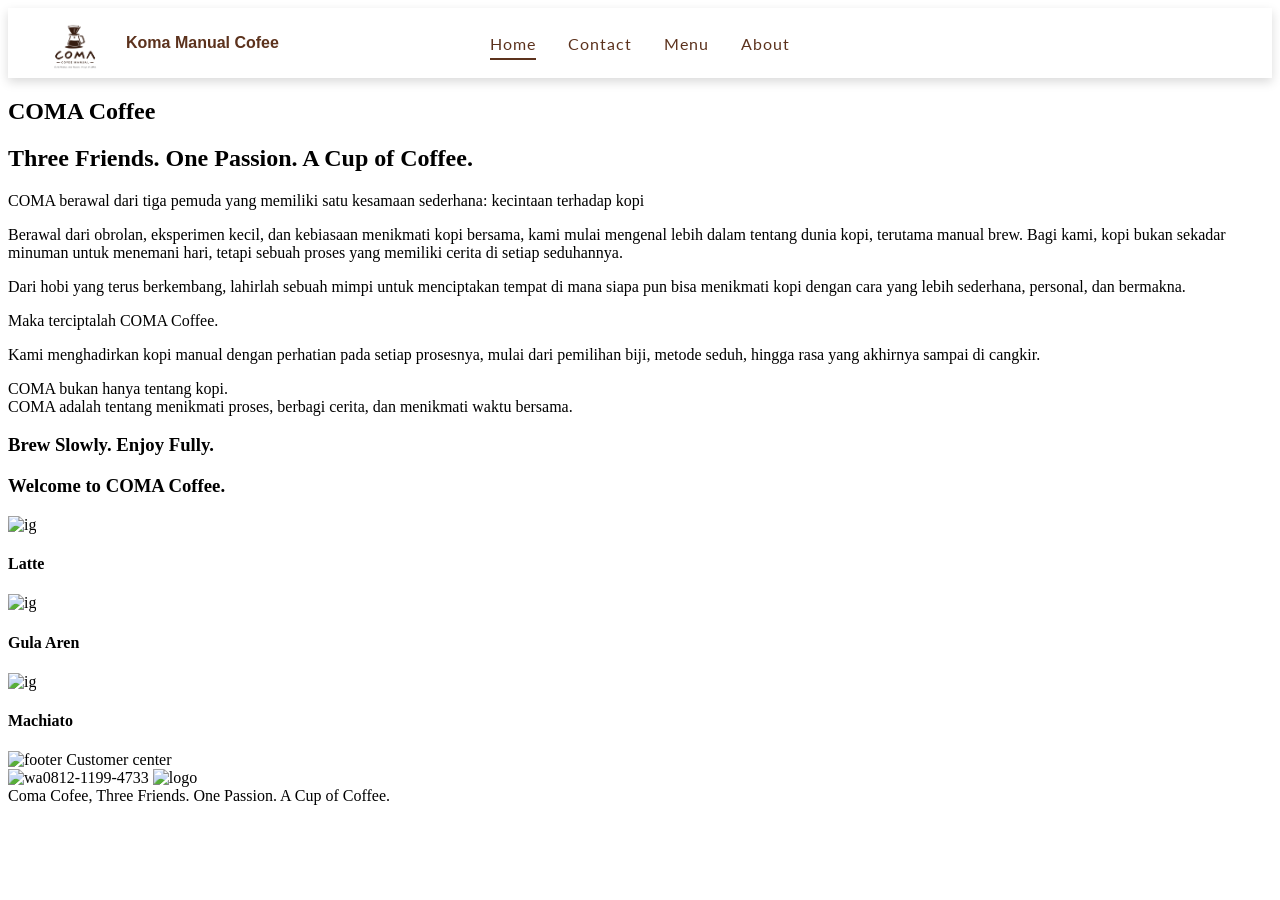
==== index.html @ 0973f8c6 "replace" ====
<!DOCTYPE html>
<html lang="en">
<head>
    <meta charset="UTF-8">
    <meta name="viewport" content="width=device-width, initial-scale=1.0">
    <title>Coma Cofee manual</title>
    <!-- Font -->
    <link rel="preconnect" href="https://fonts.googleapis.com">
    <link rel="preconnect" href="https://fonts.gstatic.com" crossorigin>
    <link href="https://fonts.googleapis.com/css2?family=Poppins:wght@400;500;600;700&display=swap" rel="stylesheet">
    <link href="https://fonts.googleapis.com/css2?family=Lato:wght@300;400;700&family=Poppins:wght@400;500;600;700&display=swap" rel="stylesheet">
    <link rel="stylesheet" href="style.css">

<!-- Nav bar -->
    <nav class="navbar"">
    <div class="container">
    <a class="pria">
    <img src="img/coma.png" alt="logo1">
    <p class="koma">Koma Manual Cofee</p>
    </a>
    <button class="humberger" id="humberger">
        <span></span>
        <span></span>
        <span></span>
    </button>
    <div class="navlink" id="navlink">
    <a href="index.html" class="active">Home</a>
    <a href="contact.html">Contact</a> 
    <a href="menu.html">Menu</a>
    <a href="about.html">About</a>
    </div>
    <script>
        const humberger = document.getElementById("humberger");
        const navlink = document.getElementById("navlink");

        humberger.addEventListener("click", () => {
            navlink.classList.toggle("show");
            humberger.classList.toggle("active");
        });
    </script>
    </div>
    </nav>
</head>
<body>
    <!--Story -->
    <section class="story">
        <h1>COMA Coffee</h1>
        <h2>Three Friends. One Passion. A Cup of Coffee.</h2>
        <p>COMA berawal dari tiga pemuda yang memiliki satu kesamaan sederhana: kecintaan terhadap kopi</p>
        <p>Berawal dari obrolan, eksperimen kecil, dan kebiasaan menikmati kopi bersama, kami mulai mengenal lebih dalam tentang dunia kopi, 
        terutama manual brew. Bagi kami, kopi bukan sekadar minuman untuk menemani hari, 
        tetapi sebuah proses yang memiliki cerita di setiap seduhannya.</p>
        <p>Dari hobi yang terus berkembang, lahirlah sebuah mimpi untuk menciptakan tempat di mana siapa pun bisa menikmati 
        kopi dengan cara yang lebih sederhana, personal, dan bermakna.</p>
        <p>Maka terciptalah COMA Coffee.</p>
        <p>Kami menghadirkan kopi manual dengan perhatian pada setiap prosesnya, 
        mulai dari pemilihan biji, metode seduh, hingga rasa yang akhirnya sampai di cangkir.</p>
        <p>COMA bukan hanya tentang kopi. <br>
        COMA adalah tentang menikmati proses, berbagi cerita, dan menikmati waktu bersama.</p>
        <h3>Brew Slowly. Enjoy Fully.</h3>
        <h3>Welcome to COMA Coffee.</h3>
    </section>

    <section class="bestseller">
        <img src="#" alt="ig"><h4>Latte</h4>
        <img src="#" alt="ig"><h4>Gula Aren</h4>
        <img src="#" alt="ig"><h4>Machiato</h4>
    </section>
</body>
<footer>
    <img src="" alt="footer">
    Customer center
    <br><img src="" alt="wa">0812-1199-4733
    <img src="#" alt="logo">
    <br>Coma Cofee, Three Friends. One Passion. A Cup of Coffee.
</footer>
</html>
---- style.css ----
*{
    box-sizing: border-box;
}
nav {
    width: 100%;
    box-shadow: 0 4px 10px rgba(0, 0, 0, 0.15);
    color:  #5C321D;
}
.container {
    max-width: 1200px;
    min-height: 35px;
    margin: auto;

    display: grid;
    align-items: center;
    grid-template-columns: 1fr auto 1fr;
}

.pria{
    display: flex;
    grid-column: 1;
    justify-self: start;
    align-items: center;
    gap: 1rem;
}

.pria img {
    display: block;
    height: auto;
    width: clamp(60px, 8vw, 70px);
}
.koma {
    display: flex;
    align-items: center;
    gap: 1rem;
    font-family: 'poopins', sans-serif;
    font-weight: 600;
}

.navlink {
    grid-column: 2;
    display: flex;
    gap:2rem;
    justify-self: center;
}

.navlink a {
   text-decoration: none;
   color:  #5C321D;
   font-family: 'lato', sans-serif;
   font-weight: 400;
   letter-spacing: 1px;
   position: relative;
}

.navlink a.active::after{
    content: "";
    position: absolute;
    left: 50%;
    bottom: -7px;
    width: 100%;
    height: 2px;
    background-color:#5C321D ;
}

.navlink a::after {
   content: "";
   position: absolute;
   left: 50%;
   bottom: -7px;
   width: 0;
   height: 2px;
   background-color: #5C321D;
   transform: translate(-50%);
   transition: width 0.3s ease;

}

.navlink a:hover::after{
    width: 100%;
}

.humberger {
    display: none;
}

.humberger {
    border: none;
    background: none;
    cursor: pointer;
    width: 40px;
    height: 40px;
    flex-direction: column;
    justify-content: center;
    align-items: center;
    gap: 5px;

}

.humberger span {
    display: block;
    width: 24px;
    height: 2px;
    background-color: #5C321D;
    transition: 0.3s ease;

}

@media (max-width: 768px){

    .container {
        position: relative;
        grid-template-columns: 1fr auto;
        min-height: 60px;
    }

    .pria { 
        grid-column: 1;
    }

    .humberger{
        display: flex;
        grid-column: 2;
    }

    .navlink {
        grid-column: 1/-1;
        display: none;
        flex-direction: column;
        align-items: center;
        gap: 1.5rem;
        padding: 1rem 0;
    }

    .navlink.show {
        display: flex;
    }
}
    .humberger.active span:nth-child(1){
        transform: translateY(7px) rotate(45deg);
    }

    .humberger.active span:nth-child(2){
        opacity: 0;
    }
    .humberger.active span:nth-child(3){
        transform: translateY(-7px) rotate(-45deg);
    }
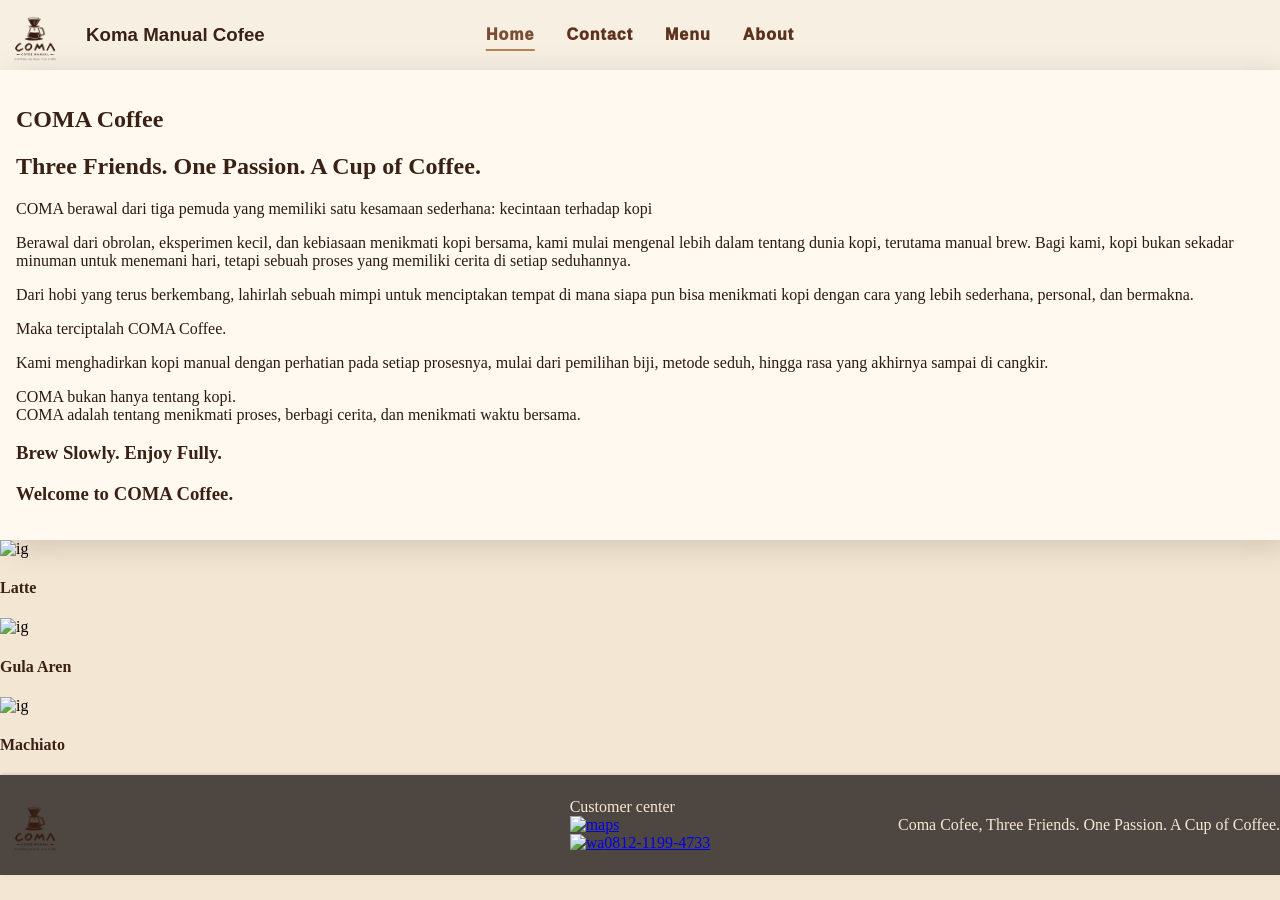
==== commit bfafd115: "colour" ====
--- a/index.html
+++ b/index.html
@@ -16,7 +16,7 @@
     <div class="container">
     <a class="pria">
     <img src="img/coma.png" alt="logo1">
-    <p class="koma">Koma Manual Cofee</p>
+    <h3 class="koma">Koma Manual Cofee</h3>
     </a>
     <button class="humberger" id="humberger">
         <span></span>
@@ -68,10 +68,17 @@
     </section>
 </body>
 <footer>
-    <img src="" alt="footer">
-    Customer center
-    <br><img src="" alt="wa">0812-1199-4733
-    <img src="#" alt="logo">
-    <br>Coma Cofee, Three Friends. One Passion. A Cup of Coffee.
+    <div class="container2">
+    <img src="img/coma.png" alt="logo" class="logo2">
+    <div class="img-footer">
+    Customer center <br>
+    <a href="#">
+    <img src="#" alt="maps"></a>
+    <a href="#">
+    <img src="#" alt="wa">0812-1199-4733</a>
+    </div>
+
+    <a class="slogan">Coma Cofee, Three Friends. One Passion. A Cup of Coffee.</a>
+    </div>
 </footer>
 </html>
--- a/style.css
+++ b/style.css
@@ -1,13 +1,20 @@
+/*--------------Nav bar---------------------------*/
 *{
     box-sizing: border-box;
 }
 nav {
     width: 100%;
     box-shadow: 0 4px 10px rgba(0, 0, 0, 0.15);
-    color:  #5C321D;
+    background-color: #F8EFE3;
+}
+h1, h2, h3, h4 {
+    color: #3A2115;
+}
+p {
+    color: #2B1A12;
 }
 .container {
-    max-width: 1200px;
+    max-width: 1400px;
     min-height: 35px;
     margin: auto;
 
@@ -48,9 +55,12 @@
    text-decoration: none;
    color:  #5C321D;
    font-family: 'lato', sans-serif;
-   font-weight: 400;
+   font-weight: 1000;
    letter-spacing: 1px;
    position: relative;
+}
+.navlink a.active {
+    color: #7A4E32;
 }
 
 .navlink a.active::after{
@@ -60,7 +70,7 @@
     bottom: -7px;
     width: 100%;
     height: 2px;
-    background-color:#5C321D ;
+    background-color:#B98252 ;
 }
 
 .navlink a::after {
@@ -70,12 +80,15 @@
    bottom: -7px;
    width: 0;
    height: 2px;
-   background-color: #5C321D;
-   transform: translate(-50%);
+   background-color: #B98252;
+   transform: translatex(-50%);
    transition: width 0.3s ease;
 
 }
 
+.navlink a:hover{
+   color: #7A4E32;
+}
 .navlink a:hover::after{
     width: 100%;
 }
@@ -145,4 +158,59 @@
     }
     .humberger.active span:nth-child(3){
         transform: translateY(-7px) rotate(-45deg);
-    }+    }
+
+/*--------------Nav bar---------------------------*/
+
+/*--------------body---------------------------*/
+
+body{
+    background-color: #F3E6D2;
+    margin: 0;  
+}
+.story {
+    min-width: 100%;
+    width: 0;
+    align-items: center;
+    background-color: #FFF9F0;
+    padding: 1rem;
+
+    box-shadow: 10px 6px 30px rgba(0, 0, 0, 0.15);;
+
+}
+
+/*--------------body---------------------------*/
+
+/*--------------Footer---------------------------*/
+
+.container2 {
+    display: grid;
+    align-items: center;
+    grid-template-columns: 1fr auto 1fr;
+
+    max-width: 1300px;
+    min-height: 100px;
+    margin: auto;
+    box-shadow: 2px -1px 3px  rgba(0, 0, 0, 0.15);
+    width: 100%;
+    background-color: #4E4640;
+    color: #F4E8D5;
+}
+
+.img-footer{
+    display: flex;
+    grid-column: 2;
+    flex-direction: column;
+}
+
+.slogan {
+    display: flex;
+    align-items: center;
+    justify-content: end;
+}
+.logo2 {
+    display: block;
+    height: auto;
+    width: clamp(60px, 8vw, 70px);
+}
+/*--------------Footer---------------------------*/
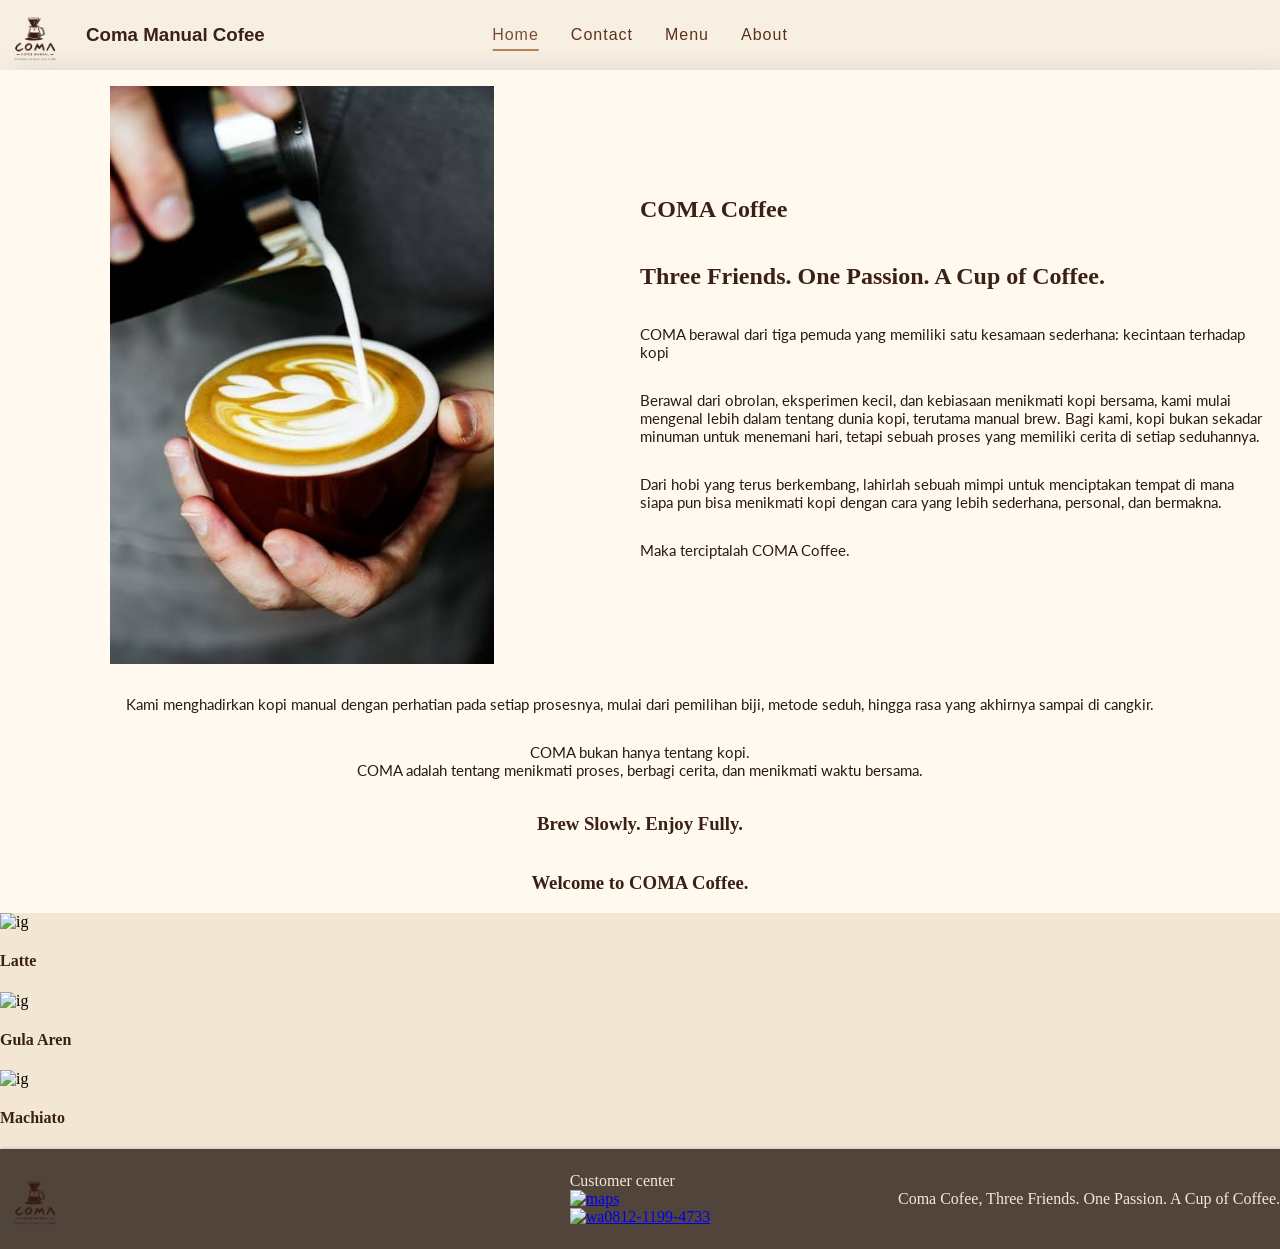
==== commit 1e1410fb: "index" ====
--- a/index.html
+++ b/index.html
@@ -16,7 +16,7 @@
     <div class="container">
     <a class="pria">
     <img src="img/coma.png" alt="logo1">
-    <h3 class="koma">Koma Manual Cofee</h3>
+    <h3 class="koma">Coma Manual Cofee</h3>
     </a>
     <button class="humberger" id="humberger">
         <span></span>
@@ -43,23 +43,30 @@
 </head>
 <body>
     <!--Story -->
-    <section class="story">
-        <h1>COMA Coffee</h1>
-        <h2>Three Friends. One Passion. A Cup of Coffee.</h2>
-        <p>COMA berawal dari tiga pemuda yang memiliki satu kesamaan sederhana: kecintaan terhadap kopi</p>
-        <p>Berawal dari obrolan, eksperimen kecil, dan kebiasaan menikmati kopi bersama, kami mulai mengenal lebih dalam tentang dunia kopi, 
-        terutama manual brew. Bagi kami, kopi bukan sekadar minuman untuk menemani hari, 
-        tetapi sebuah proses yang memiliki cerita di setiap seduhannya.</p>
-        <p>Dari hobi yang terus berkembang, lahirlah sebuah mimpi untuk menciptakan tempat di mana siapa pun bisa menikmati 
-        kopi dengan cara yang lebih sederhana, personal, dan bermakna.</p>
-        <p>Maka terciptalah COMA Coffee.</p>
-        <p>Kami menghadirkan kopi manual dengan perhatian pada setiap prosesnya, 
-        mulai dari pemilihan biji, metode seduh, hingga rasa yang akhirnya sampai di cangkir.</p>
-        <p>COMA bukan hanya tentang kopi. <br>
-        COMA adalah tentang menikmati proses, berbagi cerita, dan menikmati waktu bersama.</p>
-        <h3>Brew Slowly. Enjoy Fully.</h3>
-        <h3>Welcome to COMA Coffee.</h3>
-    </section>
+    <div class="story">
+        <section class="img-story">
+            <img src="img/story.jpg" alt="">
+        </section>
+        <section class="behind">
+            <h1>COMA Coffee</h1>
+            <h2>Three Friends. One Passion. A Cup of Coffee.</h2>
+            <p>COMA berawal dari tiga pemuda yang memiliki satu kesamaan sederhana: kecintaan terhadap kopi</p>
+            <p>Berawal dari obrolan, eksperimen kecil, dan kebiasaan menikmati kopi bersama, kami mulai mengenal lebih dalam tentang dunia kopi, 
+            terutama manual brew. Bagi kami, kopi bukan sekadar minuman untuk menemani hari, 
+            tetapi sebuah proses yang memiliki cerita di setiap seduhannya.</p>
+            <p>Dari hobi yang terus berkembang, lahirlah sebuah mimpi untuk menciptakan tempat di mana siapa pun bisa menikmati 
+            kopi dengan cara yang lebih sederhana, personal, dan bermakna.</p>
+            <p>Maka terciptalah COMA Coffee.</p>
+        </section>
+    </div>
+        <section class="behind2">
+            <p>Kami menghadirkan kopi manual dengan perhatian pada setiap prosesnya, 
+            mulai dari pemilihan biji, metode seduh, hingga rasa yang akhirnya sampai di cangkir.</p>
+            <p>COMA bukan hanya tentang kopi. <br>
+            COMA adalah tentang menikmati proses, berbagi cerita, dan menikmati waktu bersama.</p>
+            <h3>Brew Slowly. Enjoy Fully.</h3>
+            <h3>Welcome to COMA Coffee.</h3>
+        </section>
 
     <section class="bestseller">
         <img src="#" alt="ig"><h4>Latte</h4>
--- a/style.css
+++ b/style.css
@@ -12,6 +12,8 @@
 }
 p {
     color: #2B1A12;
+    font-size: 15px;
+    font-family: 'lato', sans-serif;
 }
 .container {
     max-width: 1400px;
@@ -55,7 +57,7 @@
    text-decoration: none;
    color:  #5C321D;
    font-family: 'lato', sans-serif;
-   font-weight: 1000;
+   font-weight: 501;
    letter-spacing: 1px;
    position: relative;
 }
@@ -168,7 +170,34 @@
     background-color: #F3E6D2;
     margin: 0;  
 }
+
+.img-story{
+    display: flex;
+    grid-column: 1;
+}
+.img-story img{
+    display: block;
+    height: auto;
+    width: clamp(100px, 30vw, 400px);
+    margin-left: 15%;
+}
+.behind {
+    display: flex;
+    flex-direction: column;
+}
+.behind2 {
+    display: flex;
+    justify-self: center;
+    text-align: center;
+    flex-direction: column;
+    grid-column: 2;
+    background-color: #FFF9F0;
+    width: 100%;
+
+}
 .story {
+    display: grid;
+    grid-template-columns: 1fr 1fr;
     min-width: 100%;
     width: 0;
     align-items: center;
@@ -193,7 +222,7 @@
     margin: auto;
     box-shadow: 2px -1px 3px  rgba(0, 0, 0, 0.15);
     width: 100%;
-    background-color: #4E4640;
+    background-color: #51443B;
     color: #F4E8D5;
 }
 
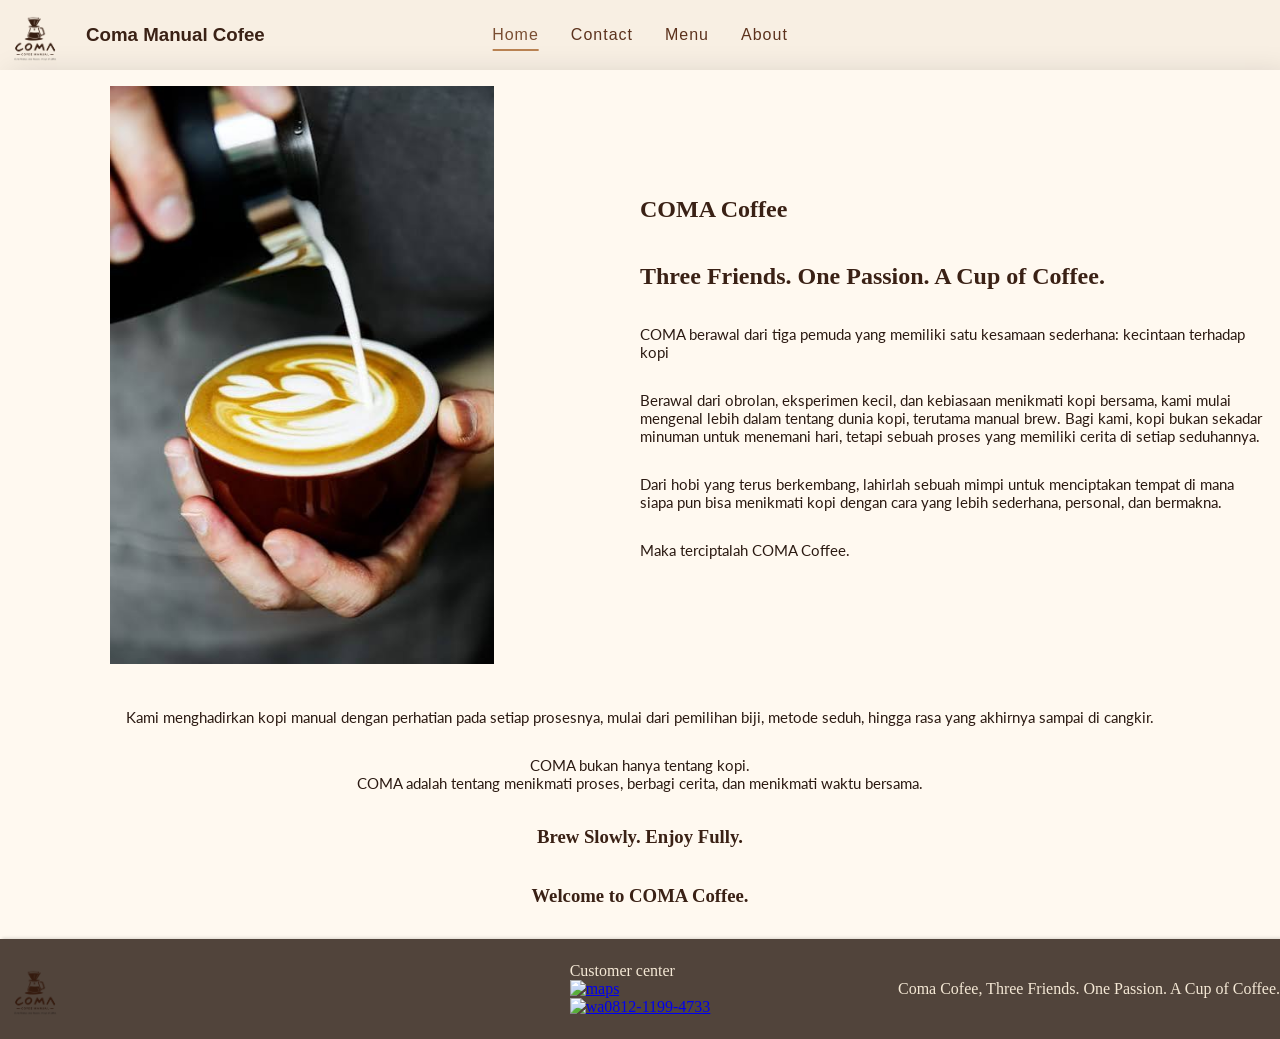
==== commit 5b5558d2: "body" ====
--- a/index.html
+++ b/index.html
@@ -67,12 +67,13 @@
             <h3>Brew Slowly. Enjoy Fully.</h3>
             <h3>Welcome to COMA Coffee.</h3>
         </section>
-
+<!--
     <section class="bestseller">
         <img src="#" alt="ig"><h4>Latte</h4>
         <img src="#" alt="ig"><h4>Gula Aren</h4>
         <img src="#" alt="ig"><h4>Machiato</h4>
     </section>
+-->
 </body>
 <footer>
     <div class="container2">
--- a/style.css
+++ b/style.css
@@ -121,7 +121,134 @@
 
 }
 
+
+
+    .humberger.active span:nth-child(1){
+        transform: translateY(7px) rotate(45deg);
+    }
+
+    .humberger.active span:nth-child(2){
+        opacity: 0;
+    }
+    .humberger.active span:nth-child(3){
+        transform: translateY(-7px) rotate(-45deg);
+    }
+
+/*--------------Nav bar---------------------------*/
+
+/*--------------body---------------------------*/
+
+body{
+    background-color: #F3E6D2;
+    margin: 0;  
+}
+
+.img-story{
+    display: flex;
+    grid-column: 1;
+}
+.img-story img{
+    display: block;
+    height: auto;
+    width: clamp(220px, 30vw, 400px);
+    margin-left: 15%;
+}
+.behind {
+    display: flex;
+    flex-direction: column;
+}
+.behind2 {
+    display: flex;
+    justify-self: center;
+    text-align: center;
+    flex-direction: column;
+    background-color: #FFF9F0;
+    width: 100%;
+    padding: 1vw;
+
+}
+.story {
+    display: grid;
+    grid-template-columns: 1fr 1fr;
+    min-width: 100%;
+    width: 0;
+    align-items: center;
+    background-color: #FFF9F0;
+    padding: 1rem;
+
+    box-shadow: 10px 6px 30px rgba(0, 0, 0, 0.15);;
+
+}
+
+/*--------------body---------------------------*/
+
+/*--------------Footer---------------------------*/
+
+.container2 {
+    display: grid;
+    align-items: center;
+    grid-template-columns: 1fr auto 1fr;
+
+    max-width: 1300px;
+    min-height: 100px;
+    margin: auto;
+    box-shadow: 2px -1px 3px  rgba(0, 0, 0, 0.15);
+    width: 100%;
+    background-color: #51443B;
+    color: #F4E8D5;
+}
+
+.img-footer{
+    display: flex;
+    grid-column: 2;
+    flex-direction: column;
+}
+
+.slogan {
+    display: flex;
+    align-items: center;
+    justify-content: end;
+}
+.logo2 {
+    display: block;
+    height: auto;
+    width: clamp(60px, 8vw, 70px);
+}
+/*--------------Footer---------------------------*/
 @media (max-width: 768px){
+ .story {
+    display: flex;
+    align-items: center;
+    background-color: #FFF9F0;
+    padding: 1rem;
+    flex-direction: column;
+
+    box-shadow: 10px 6px 30px rgba(0, 0, 0, 0.15);;
+
+}
+.img-story{
+    display: flex;
+    width: 0;
+    justify-content: center;
+    margin: 5vw;
+
+}
+
+.behind {
+    display: flex;
+    flex-direction: column;
+}
+.behind2 {
+    text-align: start;
+    justify-self: start;
+    padding: 1rem;
+    padding-top: -1rem;
+}
+.behind2 h3 {
+    text-align: center;
+    justify-content: center;
+}
+
 
     .container {
         position: relative;
@@ -150,96 +277,4 @@
     .navlink.show {
         display: flex;
     }
-}
-    .humberger.active span:nth-child(1){
-        transform: translateY(7px) rotate(45deg);
-    }
-
-    .humberger.active span:nth-child(2){
-        opacity: 0;
-    }
-    .humberger.active span:nth-child(3){
-        transform: translateY(-7px) rotate(-45deg);
-    }
-
-/*--------------Nav bar---------------------------*/
-
-/*--------------body---------------------------*/
-
-body{
-    background-color: #F3E6D2;
-    margin: 0;  
-}
-
-.img-story{
-    display: flex;
-    grid-column: 1;
-}
-.img-story img{
-    display: block;
-    height: auto;
-    width: clamp(100px, 30vw, 400px);
-    margin-left: 15%;
-}
-.behind {
-    display: flex;
-    flex-direction: column;
-}
-.behind2 {
-    display: flex;
-    justify-self: center;
-    text-align: center;
-    flex-direction: column;
-    grid-column: 2;
-    background-color: #FFF9F0;
-    width: 100%;
-
-}
-.story {
-    display: grid;
-    grid-template-columns: 1fr 1fr;
-    min-width: 100%;
-    width: 0;
-    align-items: center;
-    background-color: #FFF9F0;
-    padding: 1rem;
-
-    box-shadow: 10px 6px 30px rgba(0, 0, 0, 0.15);;
-
-}
-
-/*--------------body---------------------------*/
-
-/*--------------Footer---------------------------*/
-
-.container2 {
-    display: grid;
-    align-items: center;
-    grid-template-columns: 1fr auto 1fr;
-
-    max-width: 1300px;
-    min-height: 100px;
-    margin: auto;
-    box-shadow: 2px -1px 3px  rgba(0, 0, 0, 0.15);
-    width: 100%;
-    background-color: #51443B;
-    color: #F4E8D5;
-}
-
-.img-footer{
-    display: flex;
-    grid-column: 2;
-    flex-direction: column;
-}
-
-.slogan {
-    display: flex;
-    align-items: center;
-    justify-content: end;
-}
-.logo2 {
-    display: block;
-    height: auto;
-    width: clamp(60px, 8vw, 70px);
-}
-/*--------------Footer---------------------------*/
+}
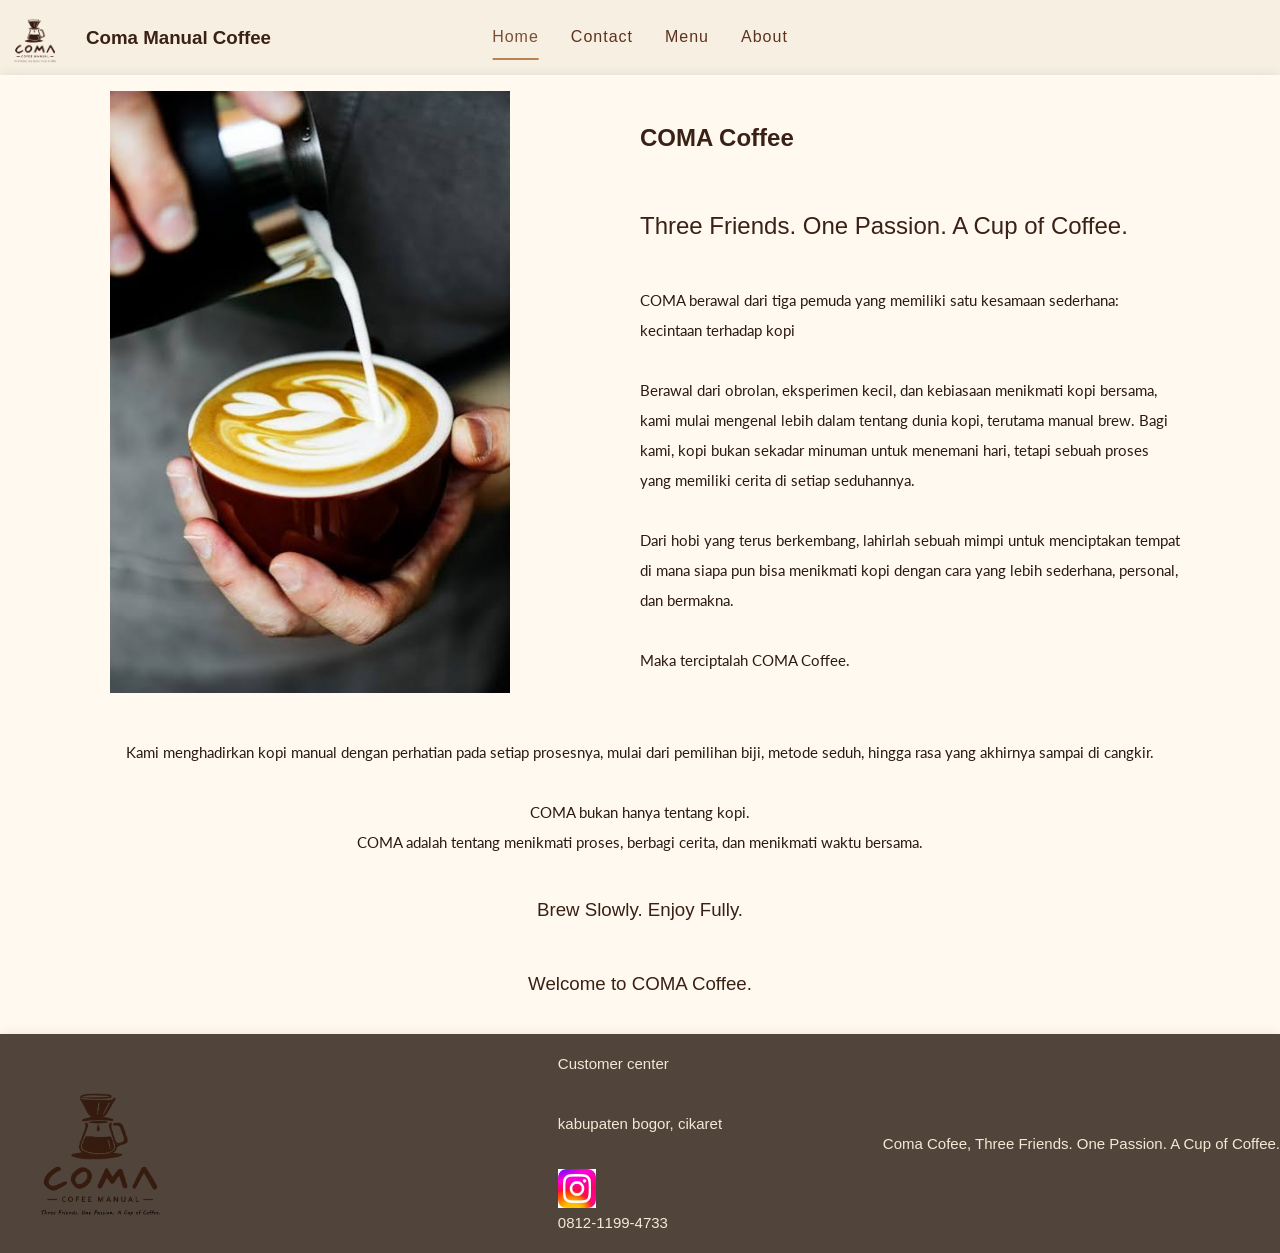
==== commit 71ffa762: "." ====
--- a/index.html
+++ b/index.html
@@ -3,7 +3,7 @@
 <head>
     <meta charset="UTF-8">
     <meta name="viewport" content="width=device-width, initial-scale=1.0">
-    <title>Coma Cofee manual</title>
+    <title>Coma Coffee manual</title>
     <!-- Font -->
     <link rel="preconnect" href="https://fonts.googleapis.com">
     <link rel="preconnect" href="https://fonts.gstatic.com" crossorigin>
@@ -16,7 +16,7 @@
     <div class="container">
     <a class="pria">
     <img src="img/coma.png" alt="logo1">
-    <h3 class="koma">Coma Manual Cofee</h3>
+    <h3 class="koma">Coma Manual Coffee</h3>
     </a>
     <button class="humberger" id="humberger">
         <span></span>
@@ -78,15 +78,14 @@
 <footer>
     <div class="container2">
     <img src="img/coma.png" alt="logo" class="logo2">
-    <div class="img-footer">
-    Customer center <br>
-    <a href="#">
-    <img src="#" alt="maps"></a>
-    <a href="#">
-    <img src="#" alt="wa">0812-1199-4733</a>
-    </div>
-
-    <a class="slogan">Coma Cofee, Three Friends. One Passion. A Cup of Coffee.</a>
+        <div class="img-footer">
+            <h3>Customer center</h3> 
+            <h3 href="#">
+            <img src="img/" alt="">kabupaten bogor, cikaret</h3>
+            <h3 href="#">
+            <img src="img/ig.jpg" alt="">0812-1199-4733</h3>
+        </div>
+    <h3  class="slogan">Coma Cofee, Three Friends. One Passion. A Cup of Coffee.</h3>
     </div>
 </footer>
 </html>
--- a/style.css
+++ b/style.css
@@ -4,11 +4,21 @@
 }
 nav {
     width: 100%;
-    box-shadow: 0 4px 10px rgba(0, 0, 0, 0.15);
+    box-shadow: 0px 4px 15px rgba(0, 0, 0, 0.15);
     background-color: #F8EFE3;
 }
 h1, h2, h3, h4 {
     color: #3A2115;
+    font-family: 'poppins', sans-serif;
+}
+h1 {
+    font-weight: 550;
+}
+h2 {
+    font-weight: 500;
+}
+h3 {
+    font-weight: 450;
 }
 p {
     color: #2B1A12;
@@ -141,6 +151,7 @@
 body{
     background-color: #F3E6D2;
     margin: 0;  
+    line-height: 2;
 }
 
 .img-story{
@@ -150,12 +161,19 @@
 .img-story img{
     display: block;
     height: auto;
-    width: clamp(220px, 30vw, 400px);
+    width: clamp(220px, 70vw, 400px);
     margin-left: 15%;
 }
 .behind {
     display: flex;
     flex-direction: column;
+    max-width: 600px;
+}
+.behind p {
+    max-width: 60ch;
+}
+.behind2 p {
+    max-width: 140ch;
 }
 .behind2 {
     display: flex;
@@ -176,7 +194,7 @@
     background-color: #FFF9F0;
     padding: 1rem;
 
-    box-shadow: 10px 6px 30px rgba(0, 0, 0, 0.15);;
+    box-shadow: 0px 4px 15px rgba(0, 0, 0, 0.15);
 
 }
 
@@ -192,16 +210,25 @@
     max-width: 1300px;
     min-height: 100px;
     margin: auto;
-    box-shadow: 2px -1px 3px  rgba(0, 0, 0, 0.15);
+    box-shadow: 0px 4px 15px rgba(0, 0, 0, 0.15);
     width: 100%;
     background-color: #51443B;
     color: #F4E8D5;
 }
+.container2 h3 {
+    color: #F4E8D5;
+    font-size: 15px;
+}
 
 .img-footer{
     display: flex;
     grid-column: 2;
-    flex-direction: column;
+    flex-direction: column;  
+}
+
+.img-footer img{
+    width: clamp(5px, 3vw, 100px);
+    display: flex;
 }
 
 .slogan {
@@ -209,11 +236,13 @@
     align-items: center;
     justify-content: end;
 }
+
 .logo2 {
     display: block;
     height: auto;
-    width: clamp(60px, 8vw, 70px);
-}
+    width: clamp(50px, 20vw, 200px);
+}
+
 /*--------------Footer---------------------------*/
 @media (max-width: 768px){
  .story {
@@ -223,7 +252,7 @@
     padding: 1rem;
     flex-direction: column;
 
-    box-shadow: 10px 6px 30px rgba(0, 0, 0, 0.15);;
+    box-shadow: 0px 4px 15px rgba(0, 0, 0, 0.15);
 
 }
 .img-story{
@@ -237,12 +266,14 @@
 .behind {
     display: flex;
     flex-direction: column;
+    line-height: 2.5;
 }
 .behind2 {
     text-align: start;
     justify-self: start;
     padding: 1rem;
     padding-top: -1rem;
+    line-height: 2.5;
 }
 .behind2 h3 {
     text-align: center;
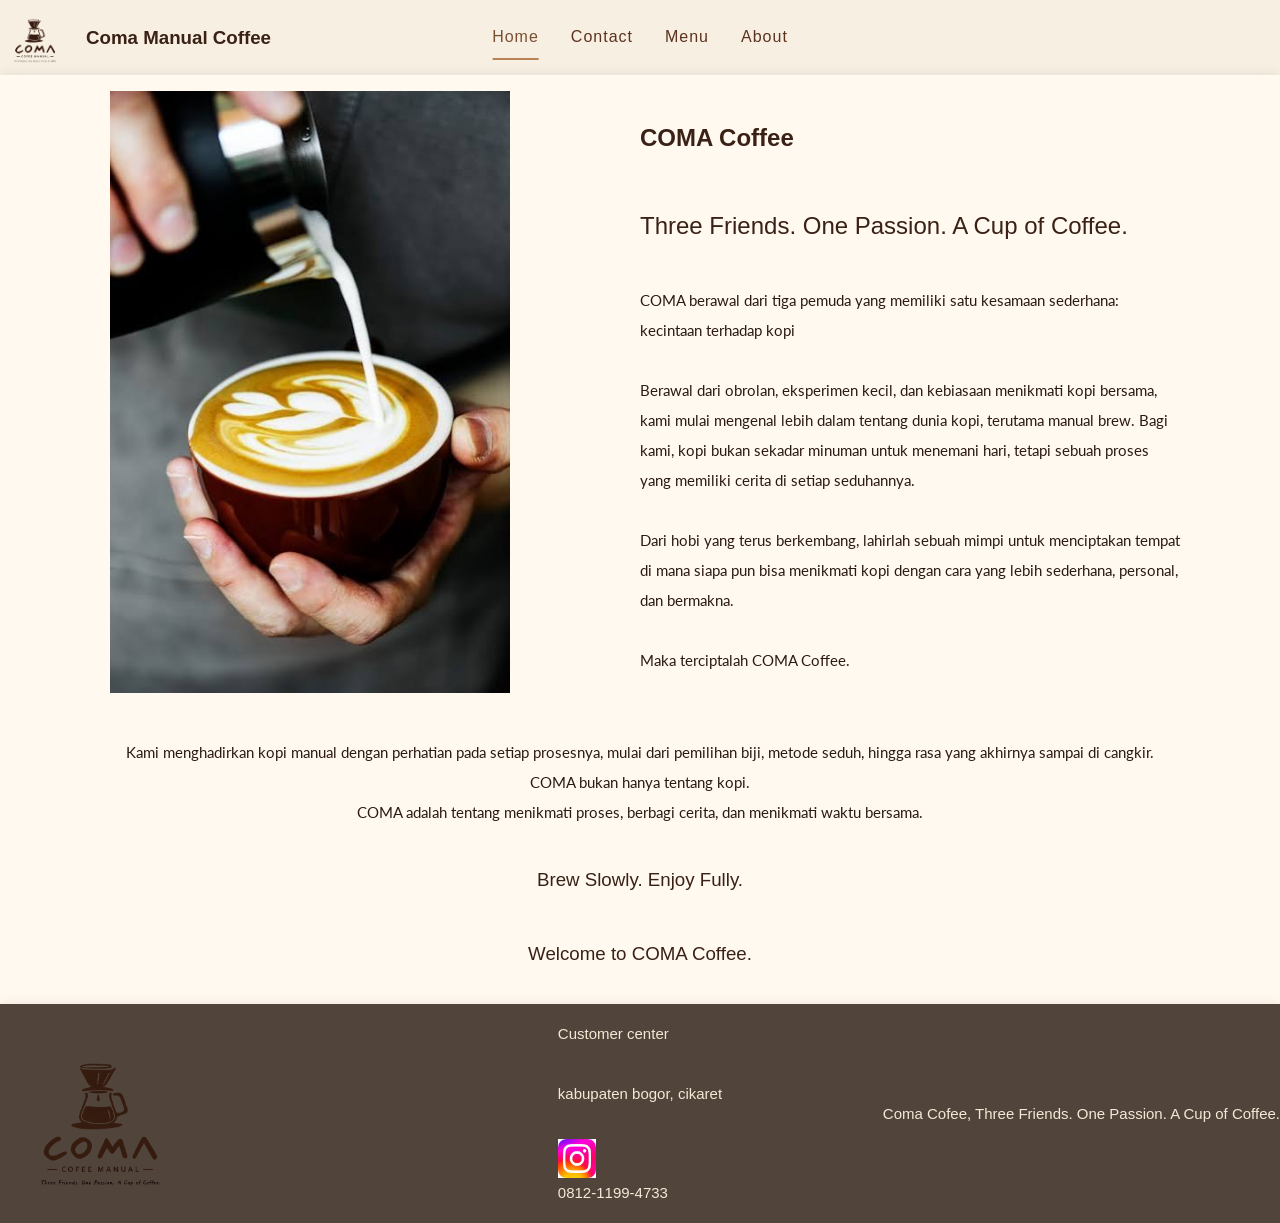
==== commit 673b487e: "media" ====
--- a/index.html
+++ b/index.html
@@ -61,11 +61,11 @@
     </div>
         <section class="behind2">
             <p>Kami menghadirkan kopi manual dengan perhatian pada setiap prosesnya, 
-            mulai dari pemilihan biji, metode seduh, hingga rasa yang akhirnya sampai di cangkir.</p>
-            <p>COMA bukan hanya tentang kopi. <br>
-            COMA adalah tentang menikmati proses, berbagi cerita, dan menikmati waktu bersama.</p>
-            <h3>Brew Slowly. Enjoy Fully.</h3>
-            <h3>Welcome to COMA Coffee.</h3>
+               mulai dari pemilihan biji, metode seduh, hingga rasa yang akhirnya sampai di cangkir. <br>
+               COMA bukan hanya tentang kopi. <br>
+               COMA adalah tentang menikmati proses, berbagi cerita, dan menikmati waktu bersama.</p>
+            <h3 class="brew">Brew Slowly. Enjoy Fully.</h3>
+            <h3 class="brew">Welcome to COMA Coffee.</h3>
         </section>
 <!--
     <section class="bestseller">
--- a/style.css
+++ b/style.css
@@ -244,42 +244,104 @@
 }
 
 /*--------------Footer---------------------------*/
+@media (max-width: 1007px){
+    .story {
+        display: flex;
+        align-items: center;
+        background-color: #FFF9F0;
+        padding: 1rem;
+        flex-direction: column;
+
+        box-shadow: 0px 4px 15px rgba(0, 0, 0, 0.15);
+
+    }
+    .img-story{
+        display: flex;
+        width: 0;
+        justify-content: center;
+        margin: 5vw;
+
+    }
+
+    .behind {
+        display: flex;
+        flex-direction: column;
+        line-height: 2.5;
+    }
+    .behind p{
+        max-width: 75ch;
+    }
+    .behind2 p{
+        max-width: 70ch;
+    }
+    .behind2 {
+        display: flex;
+        align-items: center;
+        background-color: #FFF9F0;
+        padding: 1rem;
+        flex-direction: column;
+
+        box-shadow: 0px 4px 15px rgba(0, 0, 0, 0.15);
+        text-align: start;        
+    }
+    .behind2 h3 {
+        text-align: center;
+        justify-content: center;
+    }
+
+    .navlink {
+        grid-column: 3;
+        display: flex;
+        gap:2rem;
+        justify-self: end;
+        margin-right: 3rem;
+    }
+
+
+
+
+}
 @media (max-width: 768px){
- .story {
-    display: flex;
-    align-items: center;
-    background-color: #FFF9F0;
-    padding: 1rem;
-    flex-direction: column;
-
-    box-shadow: 0px 4px 15px rgba(0, 0, 0, 0.15);
-
-}
-.img-story{
-    display: flex;
-    width: 0;
-    justify-content: center;
-    margin: 5vw;
-
-}
-
-.behind {
-    display: flex;
-    flex-direction: column;
-    line-height: 2.5;
-}
-.behind2 {
-    text-align: start;
-    justify-self: start;
-    padding: 1rem;
-    padding-top: -1rem;
-    line-height: 2.5;
-}
-.behind2 h3 {
-    text-align: center;
-    justify-content: center;
-}
-
+    .story {
+        display: flex;
+        align-items: center;
+        background-color: #FFF9F0;
+        padding: 1rem;
+        flex-direction: column;
+
+        box-shadow: 0px 4px 15px rgba(0, 0, 0, 0.15);
+
+    }
+    .img-story{
+        display: flex;
+        width: 0;
+        justify-content: center;
+        margin: 5vw;
+
+    }
+
+    .behind {
+        display: flex;
+        flex-direction: column;
+        line-height: 2.5;
+    }
+    .behind2 {
+        display: flex;
+        align-items: center;
+        background-color: #FFF9F0;
+        padding: 1rem;
+        flex-direction: column;
+
+        box-shadow: 0px 4px 15px rgba(0, 0, 0, 0.15);        
+        text-align: left;
+    }
+    .behind p{
+        max-width: 75ch;
+    }
+    .behind2 p{
+        max-width: 70ch;
+        text-align: left;
+    }
 
     .container {
         position: relative;
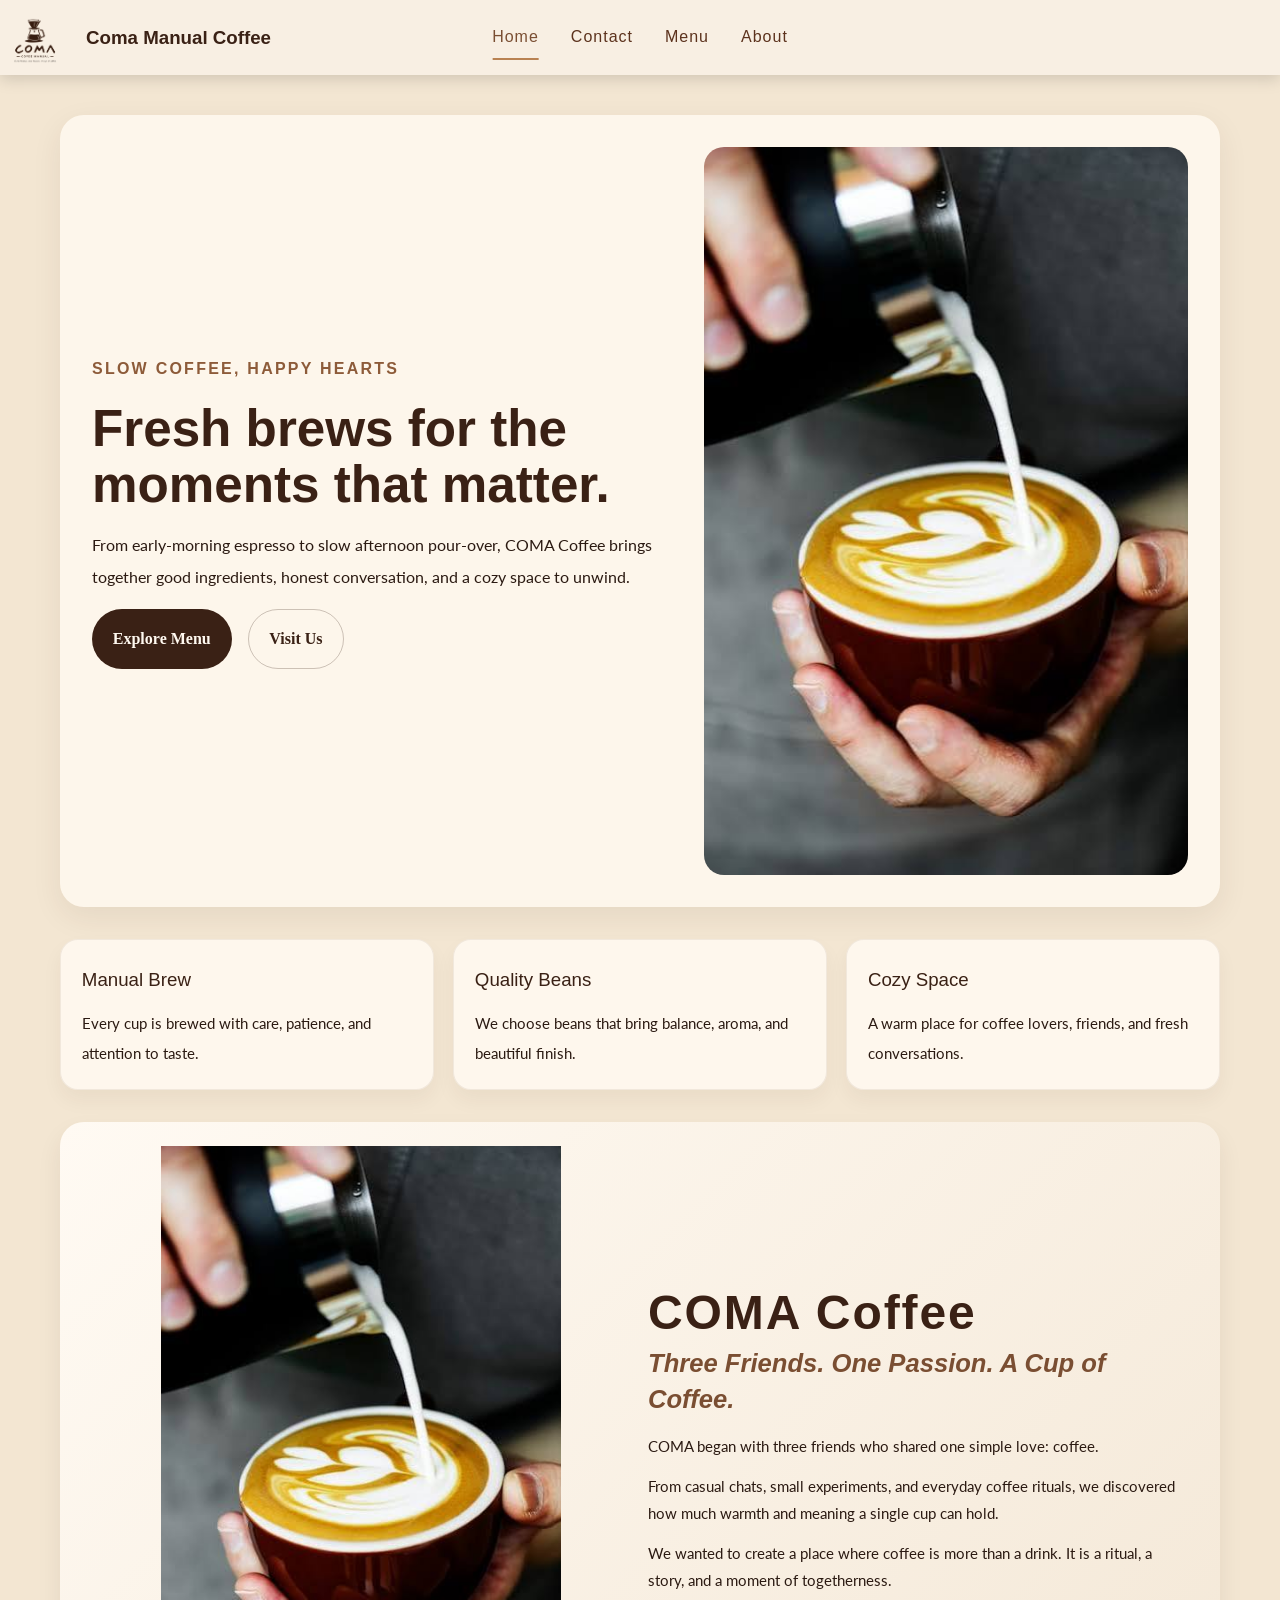
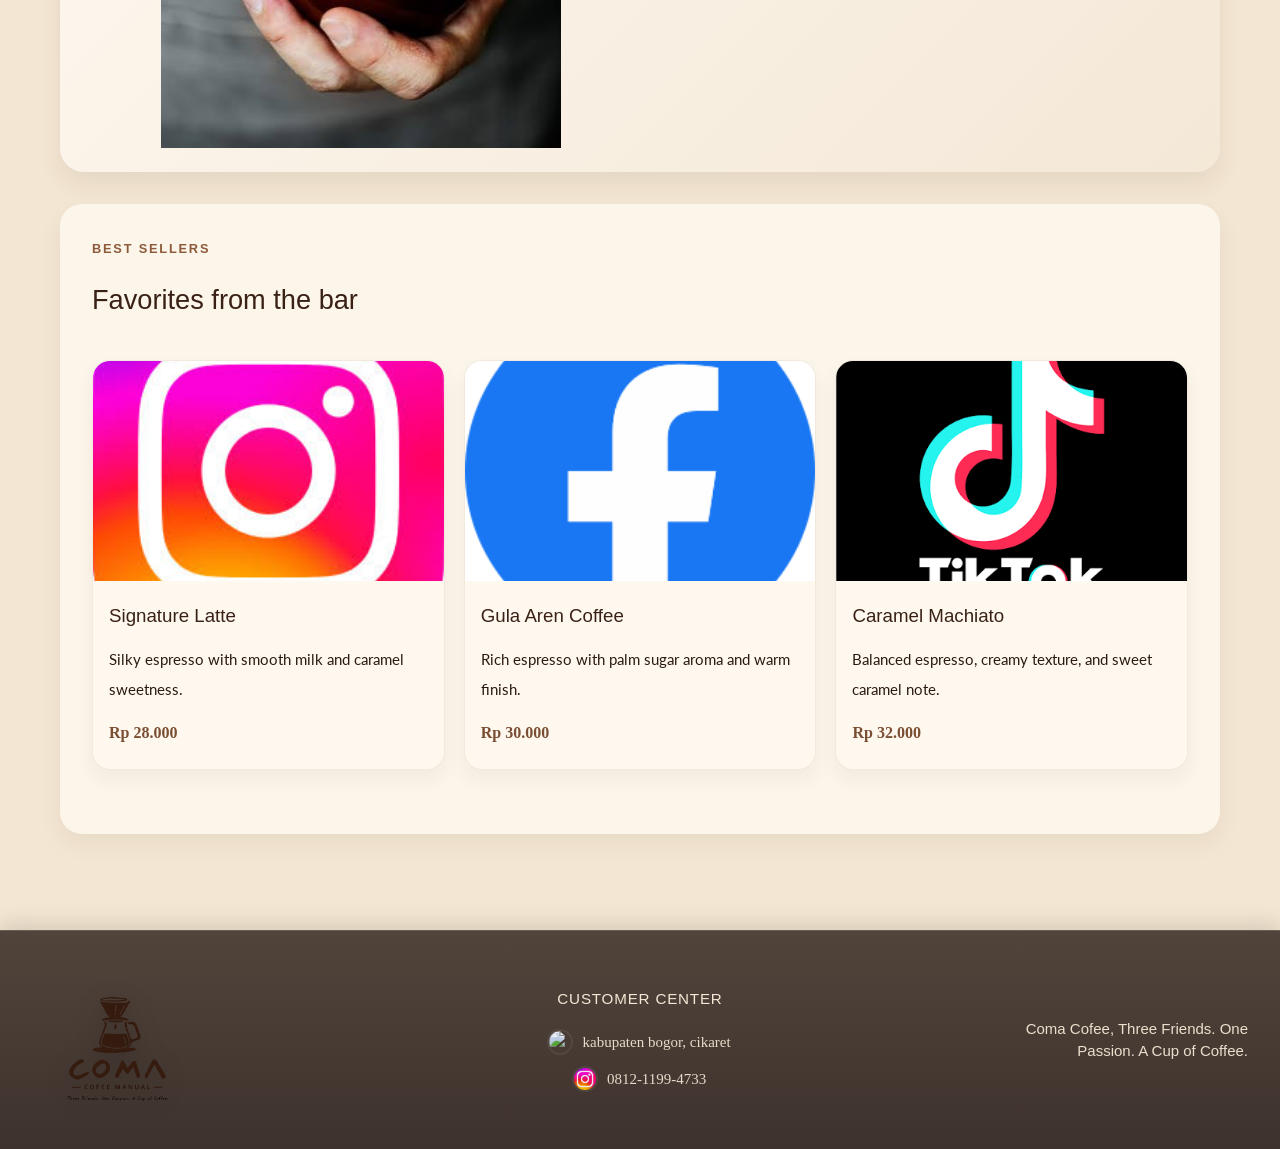
==== commit 34e76246: "belajar vibe codding" ====
--- a/index.html
+++ b/index.html
@@ -4,31 +4,134 @@
     <meta charset="UTF-8">
     <meta name="viewport" content="width=device-width, initial-scale=1.0">
     <title>Coma Coffee manual</title>
-    <!-- Font -->
     <link rel="preconnect" href="https://fonts.googleapis.com">
     <link rel="preconnect" href="https://fonts.gstatic.com" crossorigin>
     <link href="https://fonts.googleapis.com/css2?family=Poppins:wght@400;500;600;700&display=swap" rel="stylesheet">
     <link href="https://fonts.googleapis.com/css2?family=Lato:wght@300;400;700&family=Poppins:wght@400;500;600;700&display=swap" rel="stylesheet">
     <link rel="stylesheet" href="style.css">
+</head>
+<body>
+    <nav class="navbar">
+        <div class="container">
+            <a class="pria" href="index.html">
+                <img src="img/coma.png" alt="logo1">
+                <h3 class="koma">Coma Manual Coffee</h3>
+            </a>
+            <button class="humberger" id="humberger" aria-label="Toggle navigation">
+                <span></span>
+                <span></span>
+                <span></span>
+            </button>
+            <div class="navlink" id="navlink">
+                <a href="index.html" class="active">Home</a>
+                <a href="contact.html">Contact</a>
+                <a href="menu.html">Menu</a>
+                <a href="about.html">About</a>
+            </div>
+        </div>
+    </nav>
 
-<!-- Nav bar -->
-    <nav class="navbar"">
-    <div class="container">
-    <a class="pria">
-    <img src="img/coma.png" alt="logo1">
-    <h3 class="koma">Coma Manual Coffee</h3>
-    </a>
-    <button class="humberger" id="humberger">
-        <span></span>
-        <span></span>
-        <span></span>
-    </button>
-    <div class="navlink" id="navlink">
-    <a href="index.html" class="active">Home</a>
-    <a href="contact.html">Contact</a> 
-    <a href="menu.html">Menu</a>
-    <a href="about.html">About</a>
-    </div>
+    <main class="page-main">
+        <section class="hero-home">
+            <div class="hero-copy">
+                <p class="eyebrow">Slow coffee, happy hearts</p>
+                <h1>Fresh brews for the moments that matter.</h1>
+                <p>From early-morning espresso to slow afternoon pour-over, COMA Coffee brings together good ingredients, honest conversation, and a cozy space to unwind.</p>
+                <div class="hero-actions">
+                    <a href="menu.html" class="btn-primary">Explore Menu</a>
+                    <a href="contact.html" class="btn-secondary">Visit Us</a>
+                </div>
+            </div>
+            <div class="hero-visual">
+                <img src="img/story.jpg" alt="COMA Coffee vibe">
+            </div>
+        </section>
+
+        <section class="feature-grid">
+            <div class="feature-card">
+                <h3>Manual Brew</h3>
+                <p>Every cup is brewed with care, patience, and attention to taste.</p>
+            </div>
+            <div class="feature-card">
+                <h3>Quality Beans</h3>
+                <p>We choose beans that bring balance, aroma, and beautiful finish.</p>
+            </div>
+            <div class="feature-card">
+                <h3>Cozy Space</h3>
+                <p>A warm place for coffee lovers, friends, and fresh conversations.</p>
+            </div>
+        </section>
+
+        <section class="story story-home">
+            <section class="img-story">
+                <img src="img/story.jpg" alt="coffee story">
+            </section>
+            <section class="behind">
+                <h1>COMA Coffee</h1>
+                <h2>Three Friends. One Passion. A Cup of Coffee.</h2>
+                <p>COMA began with three friends who shared one simple love: coffee.</p>
+                <p>From casual chats, small experiments, and everyday coffee rituals, we discovered how much warmth and meaning a single cup can hold.</p>
+                <p>We wanted to create a place where coffee is more than a drink. It is a ritual, a story, and a moment of togetherness.</p>
+            </section>
+        </section>
+
+
+        <section class="bestseller-section">
+            <div class="section-heading">
+                <p class="eyebrow">Best sellers</p>
+                <h2>Favorites from the bar</h2>
+            </div>
+            <div class="bestseller-grid">
+                <article class="product-card">
+                    <img src="img/ig.jpg" alt="Latte">
+                    <div class="product-copy">
+                        <h3>Signature Latte</h3>
+                        <p>Silky espresso with smooth milk and caramel sweetness.</p>
+                        <span>Rp 28.000</span>
+                    </div>
+                </article>
+                <article class="product-card">
+                    <img src="img/fb.png" alt="Gula Aren">
+                    <div class="product-copy">
+                        <h3>Gula Aren Coffee</h3>
+                        <p>Rich espresso with palm sugar aroma and warm finish.</p>
+                        <span>Rp 30.000</span>
+                    </div>
+                </article>
+                <article class="product-card">
+                    <img src="img/tiktok.png" alt="Machiato">
+                    <div class="product-copy">
+                        <h3>Caramel Machiato</h3>
+                        <p>Balanced espresso, creamy texture, and sweet caramel note.</p>
+                        <span>Rp 32.000</span>
+                    </div>
+                </article>
+            </div>
+        </section>
+    </main>
+
+    <footer>
+        <div class="container2">
+            <img src="img/coma.png" alt="logo" class="logo2">
+
+            <div class="img-footer">
+                <h3>Customer center</h3>
+
+                <div class="contact-item">
+                    <img src="img/location.jpg" alt="location">
+                    <span>kabupaten bogor, cikaret</span>
+                </div>
+
+                <div class="contact-item">
+                    <img src="img/ig.jpg" alt="phone">
+                    <span>0812-1199-4733</span>
+                </div>
+            </div>
+
+            <h3 class="slogan">Coma Cofee, Three Friends. One Passion. A Cup of Coffee.</h3>
+        </div>
+    </footer>
+
     <script>
         const humberger = document.getElementById("humberger");
         const navlink = document.getElementById("navlink");
@@ -38,54 +141,5 @@
             humberger.classList.toggle("active");
         });
     </script>
-    </div>
-    </nav>
-</head>
-<body>
-    <!--Story -->
-    <div class="story">
-        <section class="img-story">
-            <img src="img/story.jpg" alt="">
-        </section>
-        <section class="behind">
-            <h1>COMA Coffee</h1>
-            <h2>Three Friends. One Passion. A Cup of Coffee.</h2>
-            <p>COMA berawal dari tiga pemuda yang memiliki satu kesamaan sederhana: kecintaan terhadap kopi</p>
-            <p>Berawal dari obrolan, eksperimen kecil, dan kebiasaan menikmati kopi bersama, kami mulai mengenal lebih dalam tentang dunia kopi, 
-            terutama manual brew. Bagi kami, kopi bukan sekadar minuman untuk menemani hari, 
-            tetapi sebuah proses yang memiliki cerita di setiap seduhannya.</p>
-            <p>Dari hobi yang terus berkembang, lahirlah sebuah mimpi untuk menciptakan tempat di mana siapa pun bisa menikmati 
-            kopi dengan cara yang lebih sederhana, personal, dan bermakna.</p>
-            <p>Maka terciptalah COMA Coffee.</p>
-        </section>
-    </div>
-        <section class="behind2">
-            <p>Kami menghadirkan kopi manual dengan perhatian pada setiap prosesnya, 
-               mulai dari pemilihan biji, metode seduh, hingga rasa yang akhirnya sampai di cangkir. <br>
-               COMA bukan hanya tentang kopi. <br>
-               COMA adalah tentang menikmati proses, berbagi cerita, dan menikmati waktu bersama.</p>
-            <h3 class="brew">Brew Slowly. Enjoy Fully.</h3>
-            <h3 class="brew">Welcome to COMA Coffee.</h3>
-        </section>
-<!--
-    <section class="bestseller">
-        <img src="#" alt="ig"><h4>Latte</h4>
-        <img src="#" alt="ig"><h4>Gula Aren</h4>
-        <img src="#" alt="ig"><h4>Machiato</h4>
-    </section>
--->
 </body>
-<footer>
-    <div class="container2">
-    <img src="img/coma.png" alt="logo" class="logo2">
-        <div class="img-footer">
-            <h3>Customer center</h3> 
-            <h3 href="#">
-            <img src="img/" alt="">kabupaten bogor, cikaret</h3>
-            <h3 href="#">
-            <img src="img/ig.jpg" alt="">0812-1199-4733</h3>
-        </div>
-    <h3  class="slogan">Coma Cofee, Three Friends. One Passion. A Cup of Coffee.</h3>
-    </div>
-</footer>
 </html>
--- a/style.css
+++ b/style.css
@@ -41,6 +41,8 @@
     justify-self: start;
     align-items: center;
     gap: 1rem;
+    text-decoration: none;
+    color: #3A2115;
 }
 
 .pria img {
@@ -168,13 +170,35 @@
     display: flex;
     flex-direction: column;
     max-width: 600px;
-}
+    padding: 1rem 0.5rem;
+}
+
+.behind h1 {
+    margin: 0 0 0.4rem;
+    font-size: clamp(2rem, 4vw, 3rem);
+    letter-spacing: 0.04em;
+    line-height: 1.1;
+}
+
+.behind h2 {
+    margin: 0 0 1rem;
+    font-size: clamp(1.1rem, 2vw, 1.7rem);
+    line-height: 1.4;
+    color: #7A4E32;
+    font-weight: 600;
+    font-style: italic;
+}
+
 .behind p {
     max-width: 60ch;
-}
+    margin: 0 0 0.8rem;
+    line-height: 1.8;
+}
+
 .behind2 p {
     max-width: 140ch;
 }
+
 .behind2 {
     display: flex;
     justify-self: center;
@@ -182,65 +206,529 @@
     flex-direction: column;
     background-color: #FFF9F0;
     width: 100%;
-    padding: 1vw;
-
-}
+    padding: 1rem;
+    margin: 0 0 2rem;
+    border-radius: 18px;
+}
+
+.behind2 p {
+    margin: 0;
+    line-height: 1.8;
+    max-width: 140ch;
+    color: #3A2115;
+}
+
 .story {
     display: grid;
     grid-template-columns: 1fr 1fr;
     min-width: 100%;
     width: 0;
     align-items: center;
-    background-color: #FFF9F0;
+    background: linear-gradient(135deg, #fffaf3 0%, #f4e8d7 100%);
+    padding: 1.5rem 1rem;
+    border-radius: 24px;
+    box-shadow: 0px 12px 25px rgba(58, 33, 21, 0.08);
+    margin-bottom: 2rem;
+}
+
+.page-main {
+    max-width: 1200px;
+    margin: 0 auto;
+    padding: 2.5rem 1.25rem 1rem;
+}
+
+.hero-home,
+.about-hero {
+    display: grid;
+    grid-template-columns: 1.2fr 1fr;
+    gap: 2rem;
+    align-items: center;
+    background: rgba(255, 249, 240, 0.85);
+    border-radius: 24px;
+    padding: 2rem;
+    box-shadow: 0 10px 30px rgba(58, 33, 21, 0.08);
+    margin-bottom: 2rem;
+}
+
+.hero-copy h1,
+.about-copy h1,
+.menu-hero h1 {
+    margin: 0 0 1rem;
+    font-size: clamp(2.2rem, 4vw, 3.5rem);
+    line-height: 1.1;
+}
+
+.eyebrow {
+    margin: 0 0 0.7rem;
+    font-size: 0.8rem;
+    font-weight: 700;
+    letter-spacing: 0.14em;
+    text-transform: uppercase;
+    color: #8D5B39;
+}
+
+.hero-copy p,
+.about-copy p,
+.menu-hero p {
+    margin: 0 0 1rem;
+    font-size: 1rem;
+}
+
+.hero-actions {
+    display: flex;
+    gap: 1rem;
+    flex-wrap: wrap;
+    margin-top: 1rem;
+}
+
+.btn-primary,
+.btn-secondary {
+    display: inline-flex;
+    align-items: center;
+    justify-content: center;
+    text-decoration: none;
+    padding: 0.8rem 1.3rem;
+    border-radius: 999px;
+    font-weight: 600;
+    transition: all 0.2s ease;
+}
+
+.btn-primary {
+    background: #3A2115;
+    color: #FFF9F0;
+}
+
+.btn-secondary {
+    background: transparent;
+    color: #3A2115;
+    border: 1px solid rgba(58, 33, 21, 0.25);
+}
+
+.btn-primary:hover,
+.btn-secondary:hover {
+    transform: translateY(-1px);
+}
+
+.hero-visual img,
+.about-visual img {
+    width: 100%;
+    height: 100%;
+    min-height: 320px;
+    object-fit: cover;
+    border-radius: 20px;
+    display: block;
+}
+
+.feature-grid,
+.values-grid,
+.team-grid,
+.bestseller-grid {
+    display: grid;
+    grid-template-columns: repeat(3, minmax(0, 1fr));
+    gap: 1.2rem;
+    margin: 2rem 0;
+}
+
+.feature-card,
+.value-card,
+.team-card,
+.product-card {
+    background: rgba(255, 249, 240, 0.9);
+    border-radius: 18px;
+    padding: 1.3rem;
+    border: 1px solid rgba(90, 56, 36, 0.08);
+    box-shadow: 0 10px 20px rgba(58, 33, 21, 0.05);
+}
+
+.feature-card h3,
+.value-card h3,
+.product-card h3,
+.team-card h3 {
+    margin: 0 0 0.6rem;
+}
+
+.feature-card p,
+.value-card p,
+.product-card p,
+.team-card p {
+    margin: 0;
+}
+
+.story-home {
+    margin-top: 2rem;
+}
+
+.bestseller-section,
+.menu-category,
+.team-section,
+.quote-box {
+    background: rgba(255, 249, 240, 0.8);
+    border-radius: 22px;
+    padding: 2rem;
+    box-shadow: 0 10px 25px rgba(58, 33, 21, 0.06);
+    margin-bottom: 2rem;
+}
+
+.section-heading {
+    margin-bottom: 1rem;
+}
+
+.section-heading h2 {
+    margin: 0;
+    font-size: clamp(1.7rem, 2vw, 2.3rem);
+}
+
+.section-heading.small h2 {
+    font-size: clamp(1.5rem, 2vw, 2rem);
+}
+
+.product-card {
+    overflow: hidden;
+    padding: 0;
+}
+
+.product-card img {
+    width: 100%;
+    height: 220px;
+    object-fit: cover;
+    display: block;
+}
+
+.product-copy {
+    padding: 1rem 1rem 1.3rem;
+}
+
+.product-copy span {
+    display: inline-block;
+    margin-top: 0.8rem;
+    font-weight: 700;
+    color: #7A4E32;
+}
+
+.menu-hero {
+    text-align: center;
+    background: rgba(255, 249, 240, 0.8);
+    border-radius: 24px;
+    padding: 2rem 1.5rem;
+    box-shadow: 0 10px 25px rgba(58, 33, 21, 0.06);
+    margin-bottom: 2rem;
+}
+
+.menu-hero h1 {
+    margin-bottom: 0.8rem;
+}
+
+.menu-hero p {
+    max-width: 680px;
+    margin: 0 auto;
+}
+
+.menu-grid {
+    display: grid;
+    grid-template-columns: repeat(2, minmax(0, 1fr));
+    gap: 1rem;
+}
+
+.menu-item {
+    display: flex;
+    justify-content: space-between;
+    align-items: flex-start;
+    gap: 1rem;
+    background: #FFFDF9;
+    border: 1px solid rgba(90, 56, 36, 0.08);
+    border-radius: 16px;
+    padding: 1rem 1.1rem;
+}
+
+.menu-item h3 {
+    margin: 0 0 0.35rem;
+}
+
+.menu-item p {
+    margin: 0;
+    font-size: 0.92rem;
+}
+
+.menu-item span {
+    font-weight: 700;
+    color: #7A4E32;
+    white-space: nowrap;
+}
+
+.menu-category.alt {
+    background: rgba(244, 228, 206, 0.65);
+}
+
+.avatar {
+    width: 60px;
+    height: 60px;
+    border-radius: 50%;
+    display: grid;
+    place-items: center;
+    background: linear-gradient(135deg, #3A2115, #7A4E32);
+    color: #fff;
+    font-weight: 700;
+    margin-bottom: 0.8rem;
+}
+
+.quote-box {
+    text-align: center;
+    padding: 2rem 2.5rem;
+}
+
+.quote-box p {
+    margin: 0;
+    font-size: clamp(1.1rem, 2vw, 1.6rem);
+    font-weight: 600;
+    color: #3A2115;
+}
+
+.contact-page {
+    max-width: 1200px;
+    margin: 0 auto;
+    padding: 3rem 1.25rem 2rem;
+}
+
+.contact-hero {
+    display: grid;
+    grid-template-columns: 1.4fr 0.8fr;
+    gap: 2rem;
+    align-items: center;
+    background: rgba(255, 249, 240, 0.9);
+    border: 1px solid rgba(90, 56, 36, 0.08);
+    box-shadow: 0 10px 25px rgba(58, 33, 21, 0.08);
+    border-radius: 22px;
+    padding: 2rem;
+    margin-bottom: 2rem;
+}
+
+.eyebrow {
+    margin: 0 0 0.75rem;
+    font-size: 0.8rem;
+    font-weight: 700;
+    letter-spacing: 0.14em;
+    text-transform: uppercase;
+    color: #8D5B39;
+}
+
+.contact-copy h1 {
+    margin: 0 0 1rem;
+    font-size: clamp(2.2rem, 4vw, 3.4rem);
+    line-height: 1.1;
+}
+
+.contact-copy p {
+    margin: 0 0 0.9rem;
+    max-width: 62ch;
+    font-size: 1rem;
+}
+
+.contact-badge {
+    background: linear-gradient(135deg, #3A2115 0%, #6D4734 100%);
+    color: #F8EFE3;
+    border-radius: 18px;
+    padding: 1.5rem 1.25rem;
+    text-align: center;
+    box-shadow: 0 15px 30px rgba(58, 33, 21, 0.15);
+}
+
+.badge-label {
+    margin: 0 0 0.4rem;
+    font-size: 0.75rem;
+    letter-spacing: 0.12em;
+    text-transform: uppercase;
+    color: #EFD7B3;
+}
+
+.contact-badge h3 {
+    margin: 0 0 0.4rem;
+    color: #FFF9F0;
+    font-size: clamp(1.5rem, 2vw, 2rem);
+}
+
+.contact-badge span {
+    color: #F4E8D5;
+    font-family: 'Lato', sans-serif;
+    font-size: 0.95rem;
+}
+
+.contact-grid {
+    display: grid;
+    grid-template-columns: repeat(3, minmax(0, 1fr));
+    gap: 1.2rem;
+    margin-bottom: 2rem;
+}
+
+.info-card {
+    background: #FFF9F0;
+    border-radius: 18px;
+    padding: 1.4rem 1.2rem;
+    box-shadow: 0 10px 22px rgba(58, 33, 21, 0.06);
+    border: 1px solid rgba(90, 56, 36, 0.08);
+}
+
+.info-card h3 {
+    margin: 0 0 0.8rem;
+    font-size: 1.2rem;
+}
+
+.info-card p {
+    margin: 0 0 0.3rem;
+    font-weight: 600;
+    color: #3A2115;
+}
+
+.info-card span {
+    color: #5C321D;
+    font-size: 0.9rem;
+    font-family: 'Lato', sans-serif;
+}
+
+.social-section {
+    background: rgba(255, 249, 240, 0.9);
+    border-radius: 22px;
+    padding: 2rem;
+    border: 1px solid rgba(90, 56, 36, 0.08);
+    box-shadow: 0 10px 25px rgba(58, 33, 21, 0.06);
+}
+
+.social-section h2 {
+    margin: 0 0 1.5rem;
+    font-size: clamp(1.6rem, 2vw, 2.2rem);
+}
+
+.social-list {
+    display: grid;
+    grid-template-columns: repeat(3, minmax(0, 1fr));
+    gap: 1rem;
+}
+
+.social-item {
+    display: flex;
+    align-items: center;
+    gap: 0.9rem;
+    text-decoration: none;
+    background: #F7F0E7;
+    border: 1px solid rgba(90, 56, 36, 0.08);
+    border-radius: 16px;
     padding: 1rem;
-
-    box-shadow: 0px 4px 15px rgba(0, 0, 0, 0.15);
-
+    transition: transform 0.2s ease, box-shadow 0.2s ease;
+}
+
+.social-item:hover {
+    transform: translateY(-2px);
+    box-shadow: 0 12px 20px rgba(58, 33, 21, 0.08);
+}
+
+.social-item img {
+    width: 48px;
+    height: 48px;
+    object-fit: cover;
+    border-radius: 12px;
+    flex-shrink: 0;
+}
+
+.social-item strong,
+.social-item span {
+    display: block;
+    color: #3A2115;
+}
+
+.social-item strong {
+    font-family: 'Poppins', sans-serif;
+    font-weight: 600;
+}
+
+.social-item span {
+    font-family: 'Lato', sans-serif;
+    font-size: 0.9rem;
+    color: #5C321D;
 }
 
 /*--------------body---------------------------*/
 
 /*--------------Footer---------------------------*/
+footer {
+    background: linear-gradient(180deg, #51443B 0%, #3E322D 100%);
+    box-shadow: 0 -6px 20px rgba(0, 0, 0, 0.12);
+    margin-top: 3rem;
+}
 
 .container2 {
     display: grid;
     align-items: center;
-    grid-template-columns: 1fr auto 1fr;
-
+    grid-template-columns: 1fr 1.2fr 1fr;
     max-width: 1300px;
     min-height: 100px;
     margin: auto;
-    box-shadow: 0px 4px 15px rgba(0, 0, 0, 0.15);
     width: 100%;
-    background-color: #51443B;
+    background: transparent;
     color: #F4E8D5;
-}
-.container2 h3 {
+    gap: 1rem;
+    padding: 1.5rem 2rem;
+    border-top: 1px solid rgba(244, 232, 213, 0.15);
+}
+
+.container2 h3,
+.container2 span {
     color: #F4E8D5;
     font-size: 15px;
 }
 
-.img-footer{
-    display: flex;
+.img-footer {
+    display: flex;
+    flex-direction: column;
+    align-items: center;
+    justify-content: center;
+    text-align: center;
     grid-column: 2;
-    flex-direction: column;  
-}
-
-.img-footer img{
-    width: clamp(5px, 3vw, 100px);
-    display: flex;
+}
+
+.img-footer h3 {
+    margin: 0 0 0.6rem;
+    letter-spacing: 0.8px;
+    text-transform: uppercase;
+    font-size: 0.95rem;
+}
+
+.contact-item {
+    display: flex;
+    align-items: center;
+    justify-content: center;
+    gap: 0.7rem;
+    margin: 0.2rem 0;
+    text-align: left;
+    opacity: 0.92;
+}
+
+.contact-item img {
+    width: 22px;
+    height: 22px;
+    object-fit: cover;
+    border-radius: 50%;
+    flex-shrink: 0;
+    box-shadow: 0 0 0 2px rgba(255,255,255,0.08);
 }
 
 .slogan {
     display: flex;
     align-items: center;
-    justify-content: end;
+    justify-content: flex-end;
+    text-align: right;
+    margin: 0;
+    line-height: 1.5;
+    font-size: 15px;
+    opacity: 0.95;
+    max-width: 28ch;
+    justify-self: end;
 }
 
 .logo2 {
     display: block;
     height: auto;
-    width: clamp(50px, 20vw, 200px);
+    width: clamp(60px, 18vw, 170px);
+    justify-self: start;
+    filter: drop-shadow(0 6px 12px rgba(0, 0, 0, 0.18));
 }
 
 /*--------------Footer---------------------------*/
@@ -297,10 +785,64 @@
         margin-right: 3rem;
     }
 
-
-
-
-}
+    .hero-home,
+    .about-hero,
+    .contact-hero {
+        grid-template-columns: 1fr;
+    }
+
+    .feature-grid,
+    .values-grid,
+    .team-grid,
+    .bestseller-grid,
+    .contact-grid,
+    .social-list {
+        grid-template-columns: repeat(2, minmax(0, 1fr));
+    }
+
+    .menu-grid {
+        grid-template-columns: 1fr;
+    }
+
+    .container2 {
+        grid-template-columns: 1fr 1fr;
+        grid-template-areas:
+            "logo logo"
+            "contact slogan";
+        align-items: center;
+        text-align: center;
+        gap: 1rem 1.5rem;
+        padding: 1.5rem 1rem;
+    }
+
+    .logo2 {
+        grid-area: logo;
+        justify-self: center;
+        width: clamp(70px, 25vw, 120px);
+    }
+
+    .img-footer {
+        grid-area: contact;
+        grid-column: auto;
+        align-items: center;
+        justify-self: start;
+        text-align: left;
+    }
+
+    .contact-item {
+        justify-content: flex-start;
+        width: 100%;
+    }
+
+    .slogan {
+        grid-area: slogan;
+        justify-self: end;
+        justify-content: flex-end;
+        text-align: right;
+    }
+}
+
+
 @media (max-width: 768px){
     .story {
         display: flex;
@@ -359,7 +901,10 @@
     }
 
     .navlink {
-        grid-column: 1/-1;
+        grid-column: 1 / -1;
+        justify-self: center;
+        margin-right: 0;
+
         display: none;
         flex-direction: column;
         align-items: center;
@@ -370,4 +915,87 @@
     .navlink.show {
         display: flex;
     }
+
+    .page-main {
+        padding-top: 2rem;
+    }
+
+    .hero-home,
+    .about-hero,
+    .contact-hero,
+    .contact-grid,
+    .social-list,
+    .feature-grid,
+    .values-grid,
+    .team-grid,
+    .bestseller-grid {
+        grid-template-columns: 1fr;
+    }
+
+    .menu-grid {
+        grid-template-columns: 1fr;
+    }
+
+    .hero-home,
+    .about-hero,
+    .menu-hero,
+    .bestseller-section,
+    .team-section,
+    .quote-box,
+    .contact-page {
+        padding-left: 1rem;
+        padding-right: 1rem;
+    }
+
+    .menu-item {
+        flex-direction: column;
+        align-items: flex-start;
+    }
+
+    .contact-badge {
+        max-width: 260px;
+        margin: 0 auto;
+    }
+
+    .container2 {
+        grid-template-columns: 1fr;
+        grid-template-areas:
+            "logo"
+            "contact"
+            "slogan";
+        gap: 1rem;
+        padding: 1.25rem 0.8rem;
+    }
+
+    .logo2 {
+        grid-area: logo;
+        justify-self: center;
+        width: clamp(70px, 30vw, 110px);
+    }
+
+    .img-footer {
+        grid-area: contact;
+        justify-self: center;
+        align-items: center;
+        text-align: center;
+    }
+
+    .contact-item {
+        width: 100%;
+        justify-content: center;
+        text-align: center;
+    }
+
+    .contact-item span {
+        font-size: 14px;
+    }
+
+    .slogan {
+        grid-area: slogan;
+        justify-self: center;
+        justify-content: center;
+        text-align: center;
+        font-size: 14px;
+        line-height: 1.6;
+    }
 }
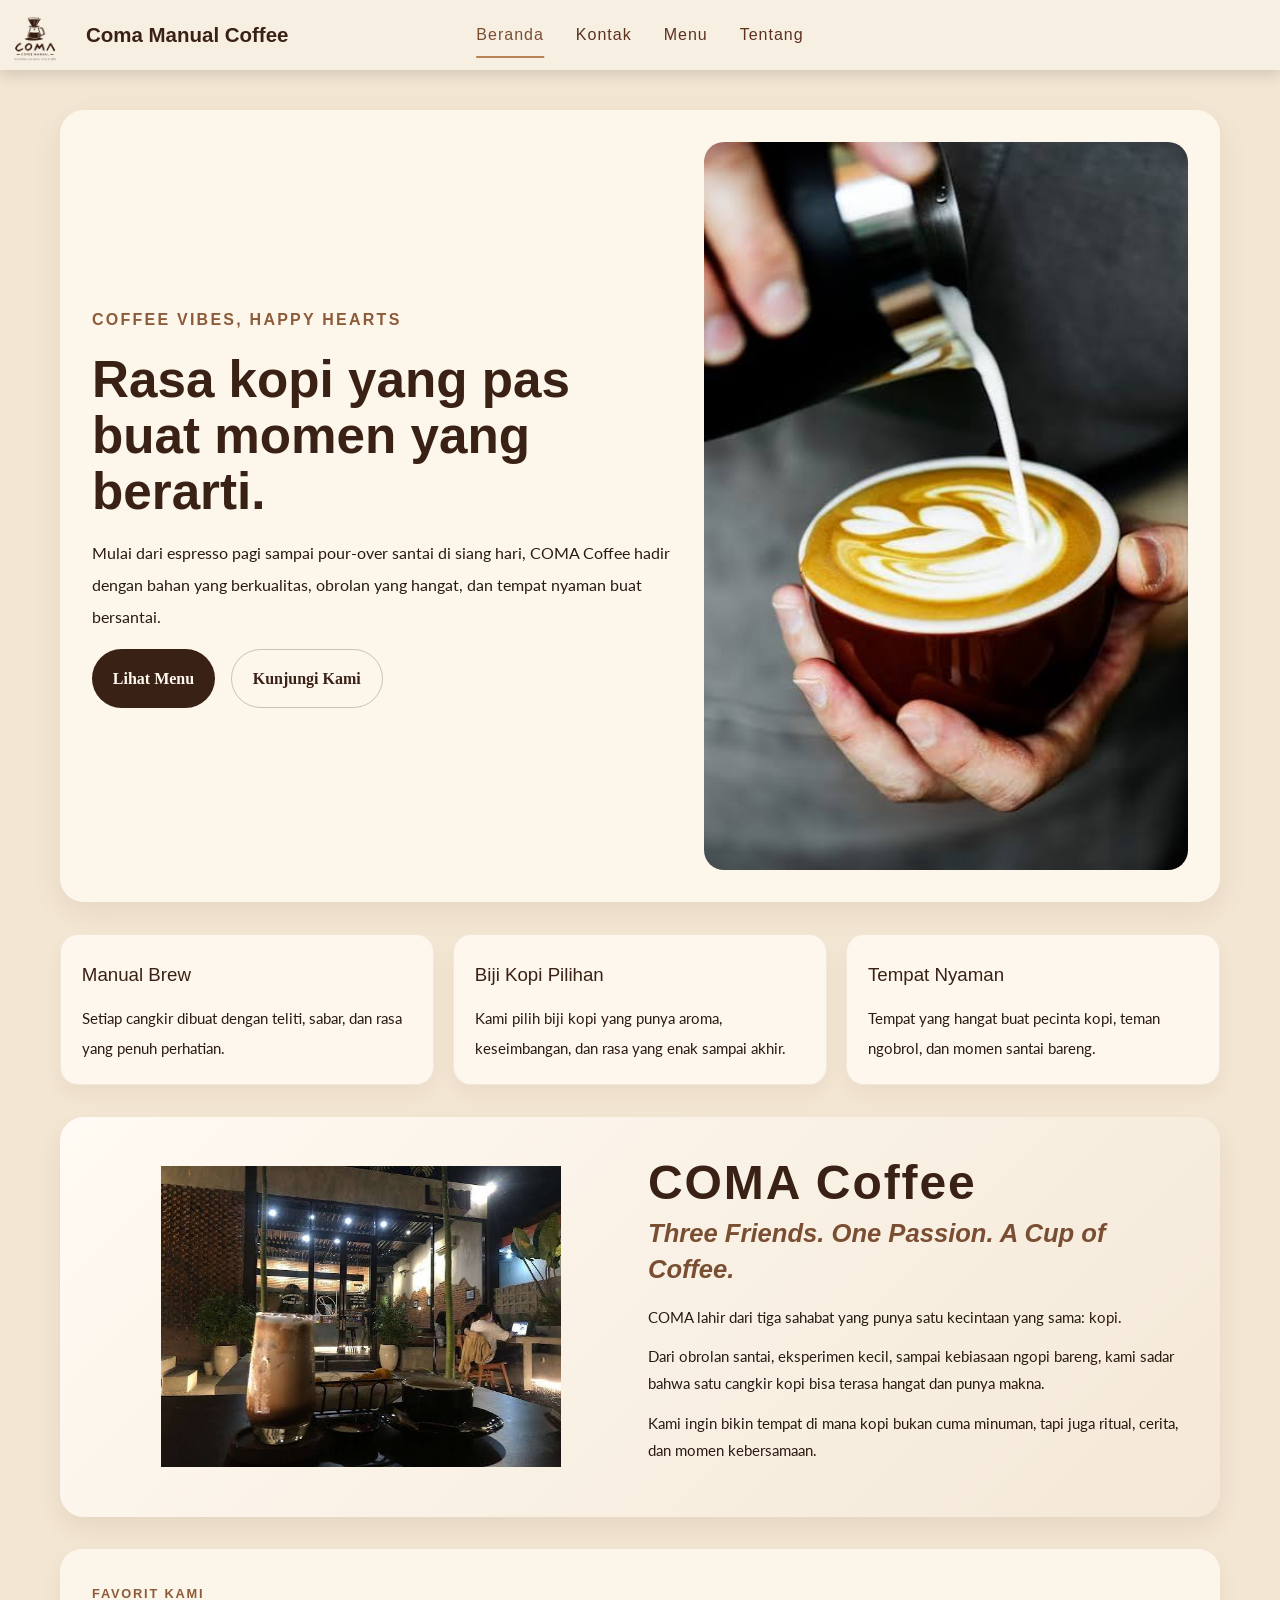
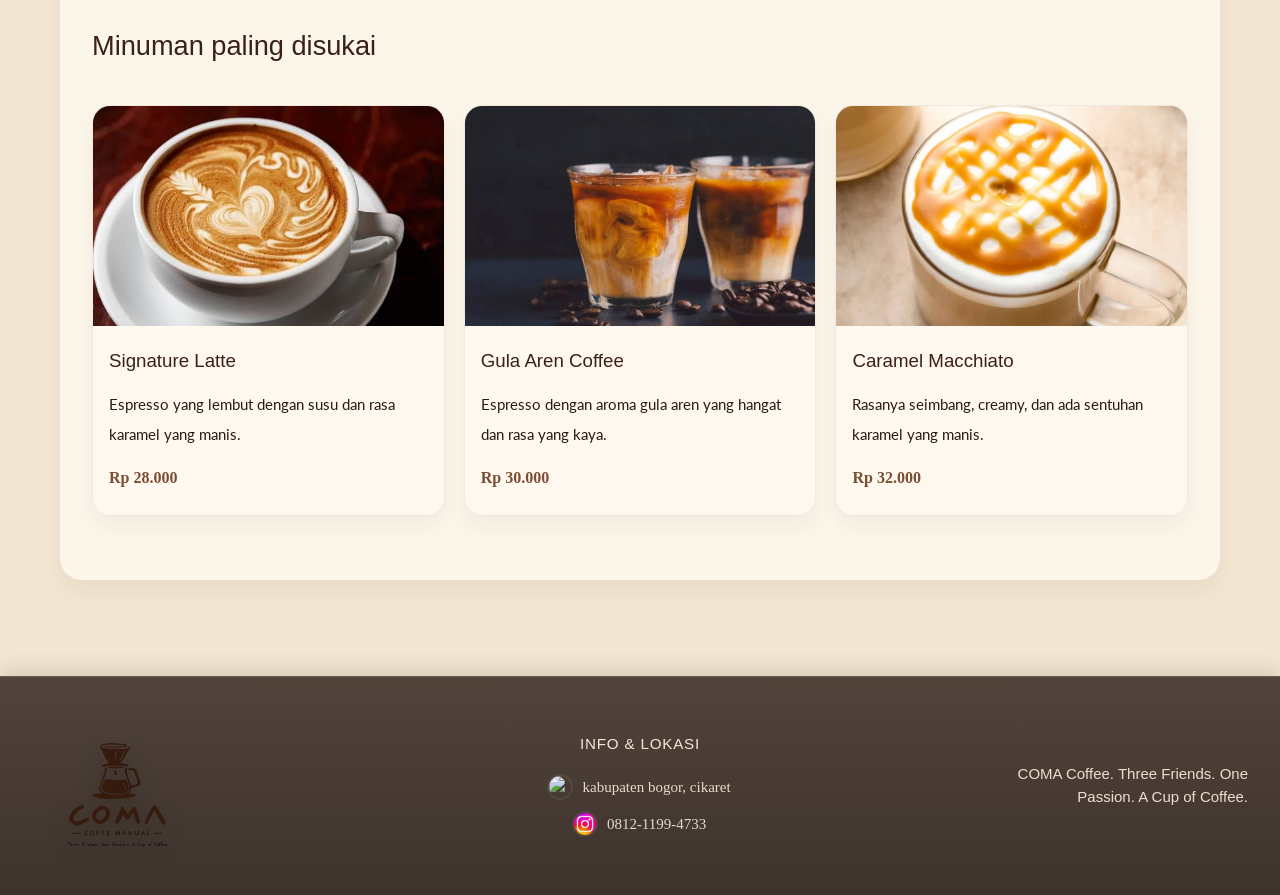
==== commit f641c8c6: "image" ====
--- a/index.html
+++ b/index.html
@@ -1,5 +1,5 @@
 <!DOCTYPE html>
-<html lang="en">
+<html lang="id">
 <head>
     <meta charset="UTF-8">
     <meta name="viewport" content="width=device-width, initial-scale=1.0">
@@ -23,10 +23,10 @@
                 <span></span>
             </button>
             <div class="navlink" id="navlink">
-                <a href="index.html" class="active">Home</a>
-                <a href="contact.html">Contact</a>
+                <a href="index.html" class="active">Beranda</a>
+                <a href="contact.html">Kontak</a>
                 <a href="menu.html">Menu</a>
-                <a href="about.html">About</a>
+                <a href="about.html">Tentang</a>
             </div>
         </div>
     </nav>
@@ -34,12 +34,12 @@
     <main class="page-main">
         <section class="hero-home">
             <div class="hero-copy">
-                <p class="eyebrow">Slow coffee, happy hearts</p>
-                <h1>Fresh brews for the moments that matter.</h1>
-                <p>From early-morning espresso to slow afternoon pour-over, COMA Coffee brings together good ingredients, honest conversation, and a cozy space to unwind.</p>
+                <p class="eyebrow">Coffee vibes, happy hearts</p>
+                <h1>Rasa kopi yang pas buat momen yang berarti.</h1>
+                <p>Mulai dari espresso pagi sampai pour-over santai di siang hari, COMA Coffee hadir dengan bahan yang berkualitas, obrolan yang hangat, dan tempat nyaman buat bersantai.</p>
                 <div class="hero-actions">
-                    <a href="menu.html" class="btn-primary">Explore Menu</a>
-                    <a href="contact.html" class="btn-secondary">Visit Us</a>
+                    <a href="menu.html" class="btn-primary">Lihat Menu</a>
+                    <a href="contact.html" class="btn-secondary">Kunjungi Kami</a>
                 </div>
             </div>
             <div class="hero-visual">
@@ -50,59 +50,58 @@
         <section class="feature-grid">
             <div class="feature-card">
                 <h3>Manual Brew</h3>
-                <p>Every cup is brewed with care, patience, and attention to taste.</p>
+                <p>Setiap cangkir dibuat dengan teliti, sabar, dan rasa yang penuh perhatian.</p>
             </div>
             <div class="feature-card">
-                <h3>Quality Beans</h3>
-                <p>We choose beans that bring balance, aroma, and beautiful finish.</p>
+                <h3>Biji Kopi Pilihan</h3>
+                <p>Kami pilih biji kopi yang punya aroma, keseimbangan, dan rasa yang enak sampai akhir.</p>
             </div>
             <div class="feature-card">
-                <h3>Cozy Space</h3>
-                <p>A warm place for coffee lovers, friends, and fresh conversations.</p>
+                <h3>Tempat Nyaman</h3>
+                <p>Tempat yang hangat buat pecinta kopi, teman ngobrol, dan momen santai bareng.</p>
             </div>
         </section>
 
         <section class="story story-home">
             <section class="img-story">
-                <img src="img/story.jpg" alt="coffee story">
+                <img src="img/cafe.jpg" alt="Suasana kafe COMA Coffee">
             </section>
             <section class="behind">
                 <h1>COMA Coffee</h1>
                 <h2>Three Friends. One Passion. A Cup of Coffee.</h2>
-                <p>COMA began with three friends who shared one simple love: coffee.</p>
-                <p>From casual chats, small experiments, and everyday coffee rituals, we discovered how much warmth and meaning a single cup can hold.</p>
-                <p>We wanted to create a place where coffee is more than a drink. It is a ritual, a story, and a moment of togetherness.</p>
+                <p>COMA lahir dari tiga sahabat yang punya satu kecintaan yang sama: kopi.</p>
+                <p>Dari obrolan santai, eksperimen kecil, sampai kebiasaan ngopi bareng, kami sadar bahwa satu cangkir kopi bisa terasa hangat dan punya makna.</p>
+                <p>Kami ingin bikin tempat di mana kopi bukan cuma minuman, tapi juga ritual, cerita, dan momen kebersamaan.</p>
             </section>
         </section>
 
-
         <section class="bestseller-section">
             <div class="section-heading">
-                <p class="eyebrow">Best sellers</p>
-                <h2>Favorites from the bar</h2>
+                <p class="eyebrow">Favorit kami</p>
+                <h2>Minuman paling disukai</h2>
             </div>
             <div class="bestseller-grid">
                 <article class="product-card">
-                    <img src="img/ig.jpg" alt="Latte">
+                    <img src="img/signatu latte.jpg" alt="Signature Latte">
                     <div class="product-copy">
                         <h3>Signature Latte</h3>
-                        <p>Silky espresso with smooth milk and caramel sweetness.</p>
+                        <p>Espresso yang lembut dengan susu dan rasa karamel yang manis.</p>
                         <span>Rp 28.000</span>
                     </div>
                 </article>
                 <article class="product-card">
-                    <img src="img/fb.png" alt="Gula Aren">
+                    <img src="img/gula aren coffe.jpg" alt="Gula Aren Coffee">
                     <div class="product-copy">
                         <h3>Gula Aren Coffee</h3>
-                        <p>Rich espresso with palm sugar aroma and warm finish.</p>
+                        <p>Espresso dengan aroma gula aren yang hangat dan rasa yang kaya.</p>
                         <span>Rp 30.000</span>
                     </div>
                 </article>
                 <article class="product-card">
-                    <img src="img/tiktok.png" alt="Machiato">
+                    <img src="img/Caramel-Macchiato.jpg" alt="Caramel Macchiato">
                     <div class="product-copy">
-                        <h3>Caramel Machiato</h3>
-                        <p>Balanced espresso, creamy texture, and sweet caramel note.</p>
+                        <h3>Caramel Macchiato</h3>
+                        <p>Rasanya seimbang, creamy, dan ada sentuhan karamel yang manis.</p>
                         <span>Rp 32.000</span>
                     </div>
                 </article>
@@ -115,7 +114,7 @@
             <img src="img/coma.png" alt="logo" class="logo2">
 
             <div class="img-footer">
-                <h3>Customer center</h3>
+                <h3>Info &amp; lokasi</h3>
 
                 <div class="contact-item">
                     <img src="img/location.jpg" alt="location">
@@ -128,7 +127,7 @@
                 </div>
             </div>
 
-            <h3 class="slogan">Coma Cofee, Three Friends. One Passion. A Cup of Coffee.</h3>
+            <h3 class="slogan">COMA Coffee. Three Friends. One Passion. A Cup of Coffee.</h3>
         </div>
     </footer>
 
--- a/style.css
+++ b/style.css
@@ -54,8 +54,11 @@
     display: flex;
     align-items: center;
     gap: 1rem;
-    font-family: 'poopins', sans-serif;
+    font-family: 'Poppins', sans-serif;
     font-weight: 600;
+    margin: 0;
+    font-size: clamp(0.95rem, 1.6vw, 1.35rem);
+    line-height: 1.2;
 }
 
 .navlink {
